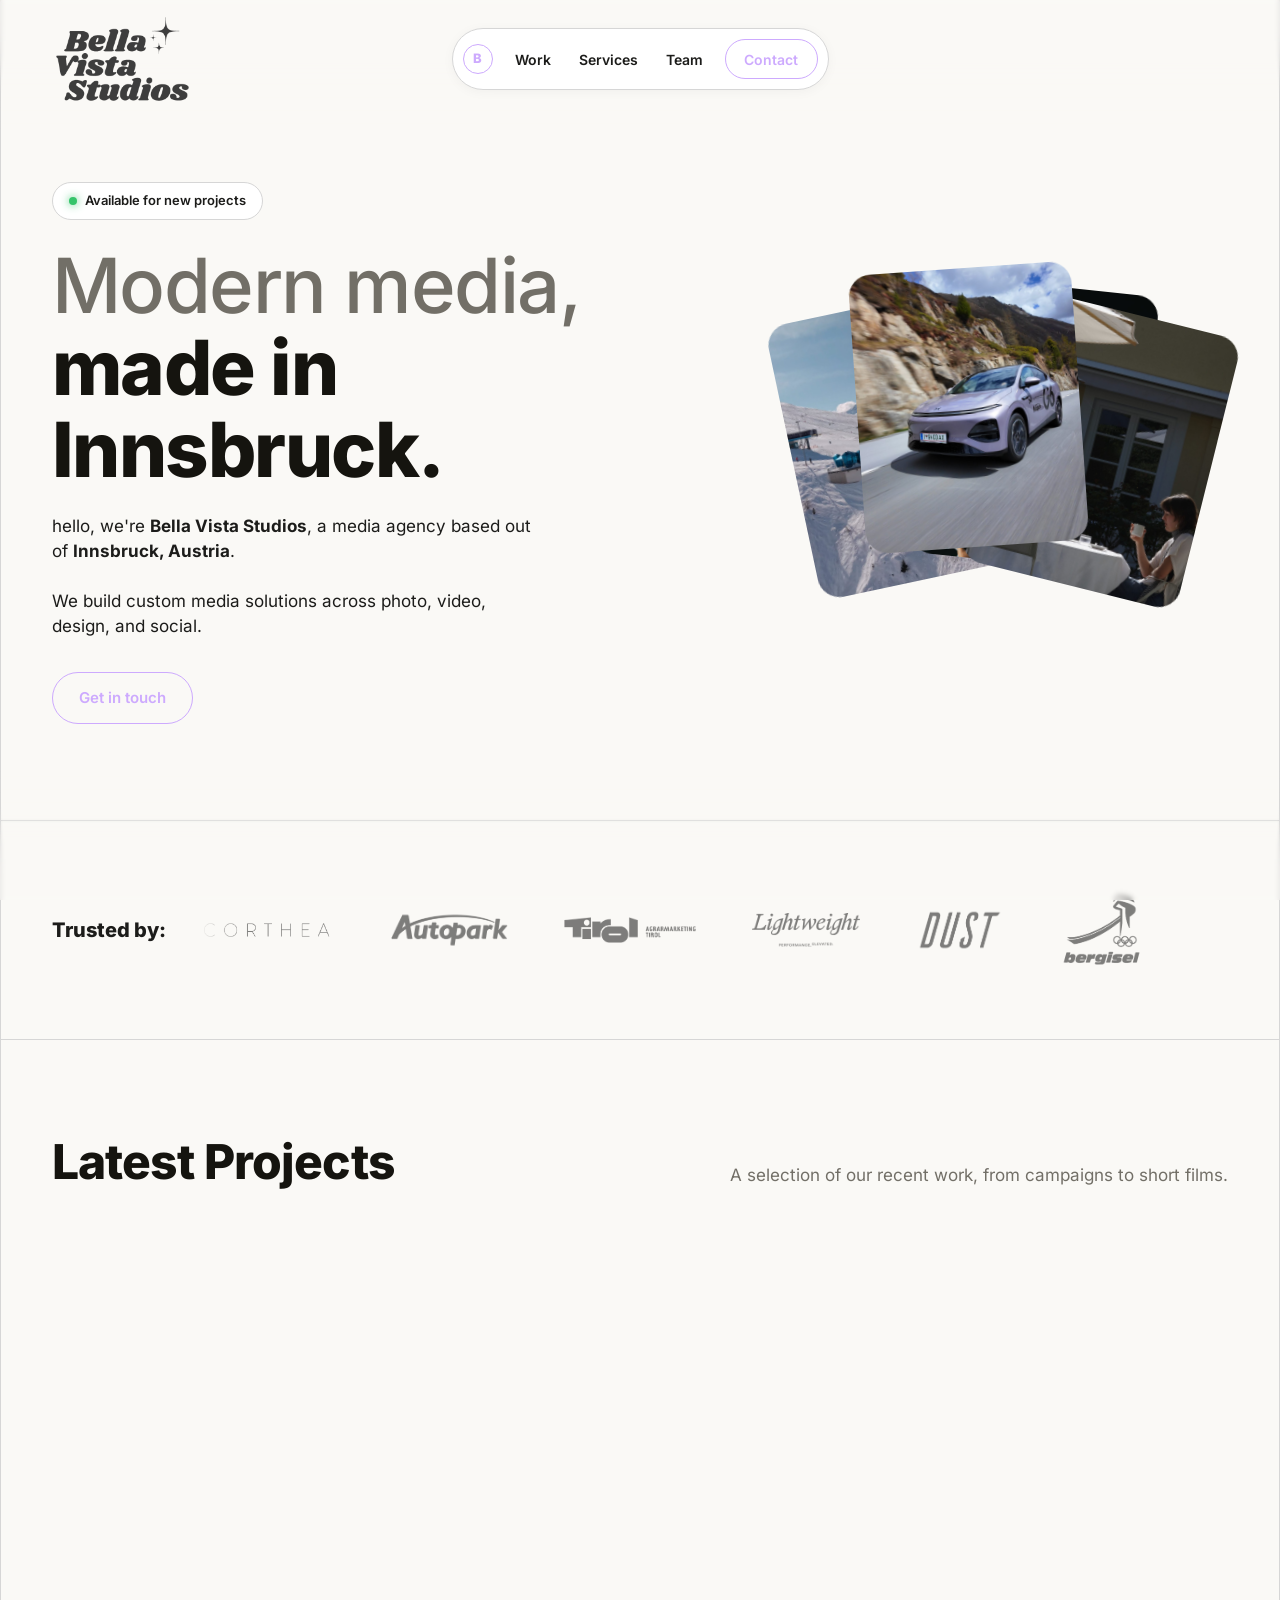
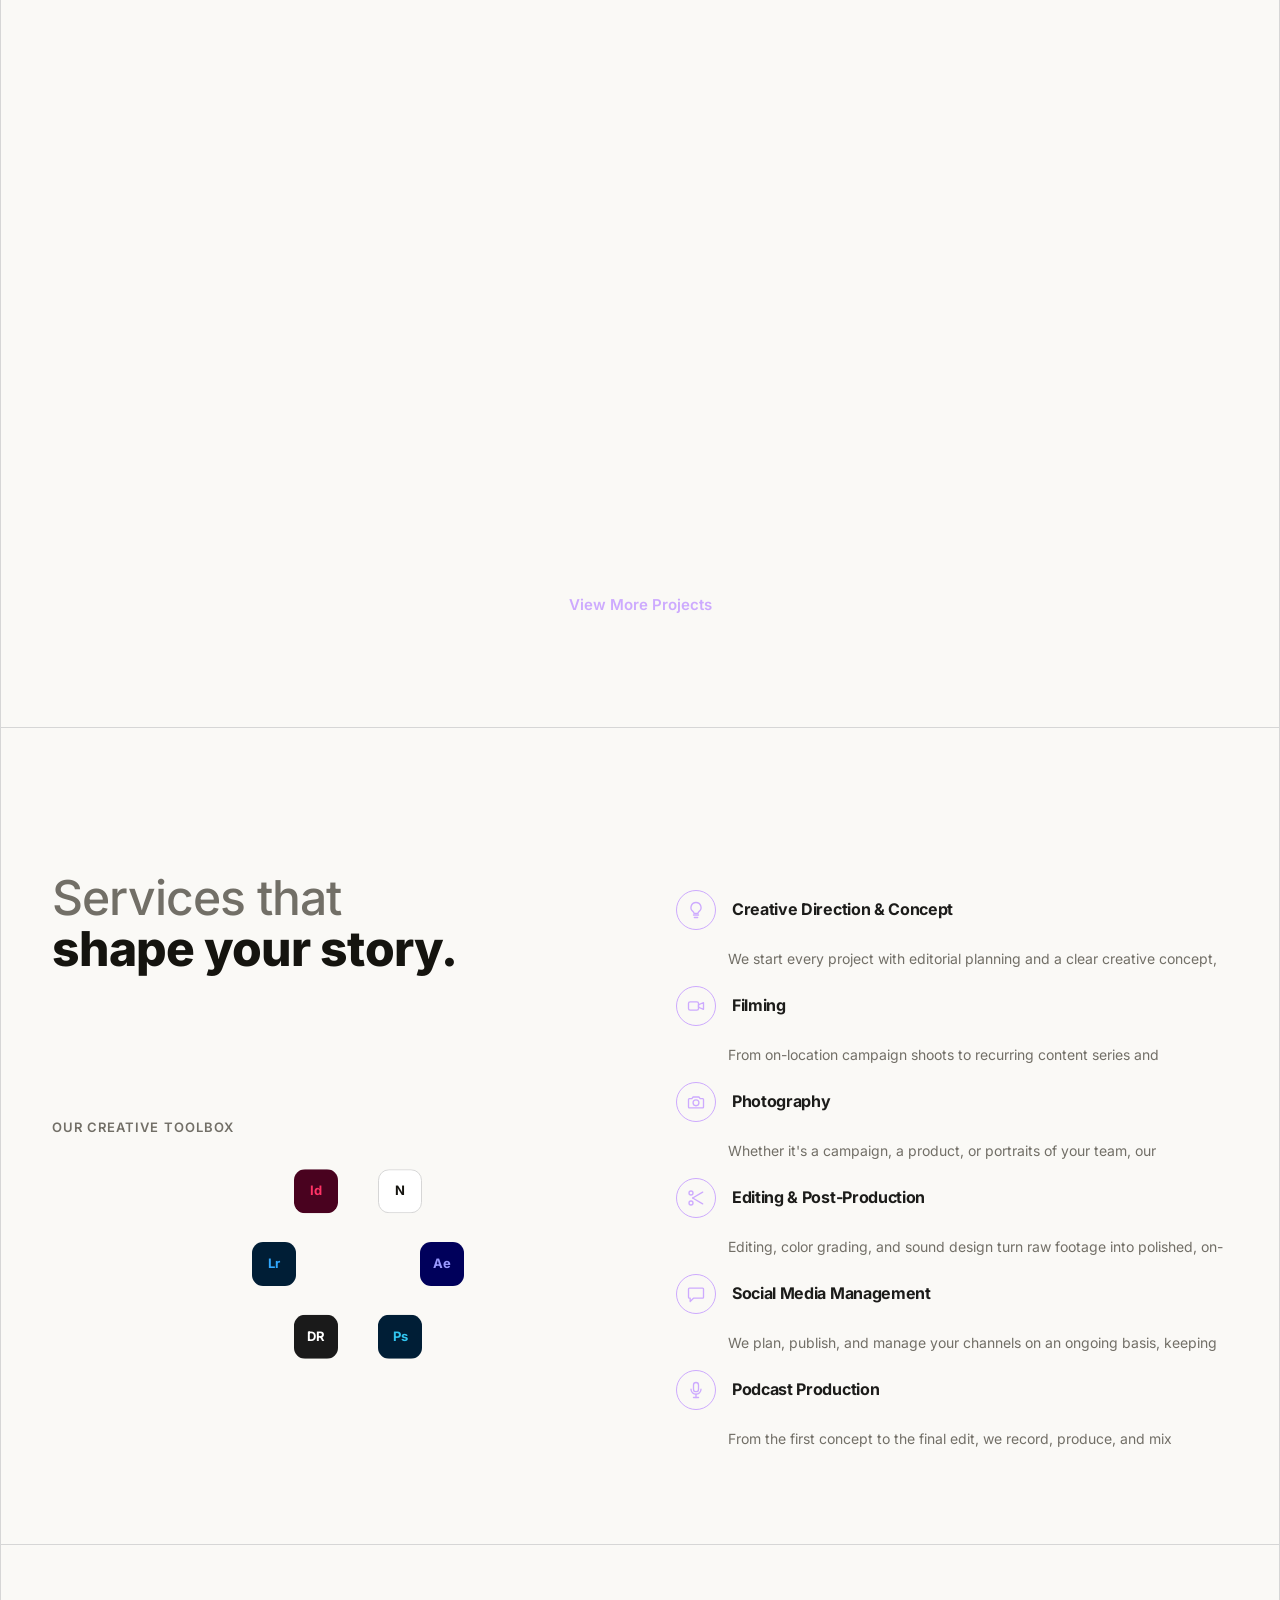
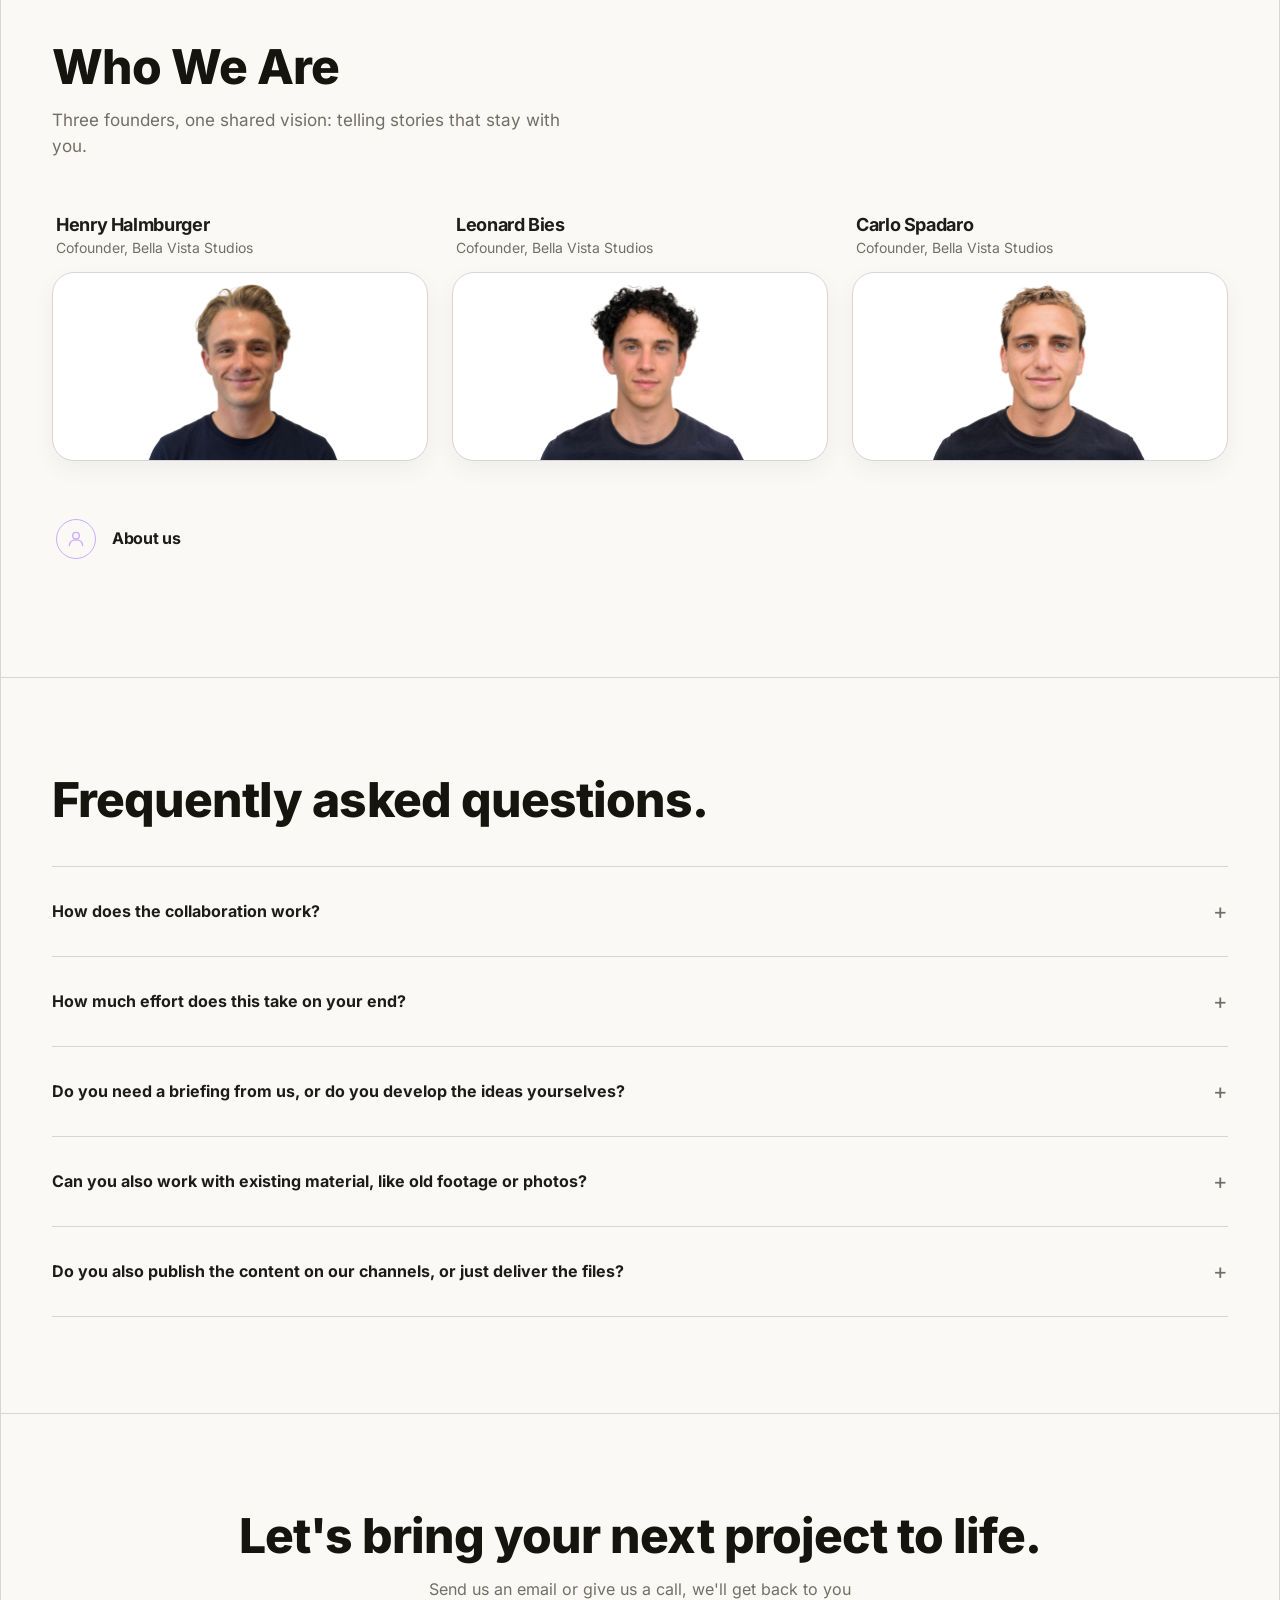
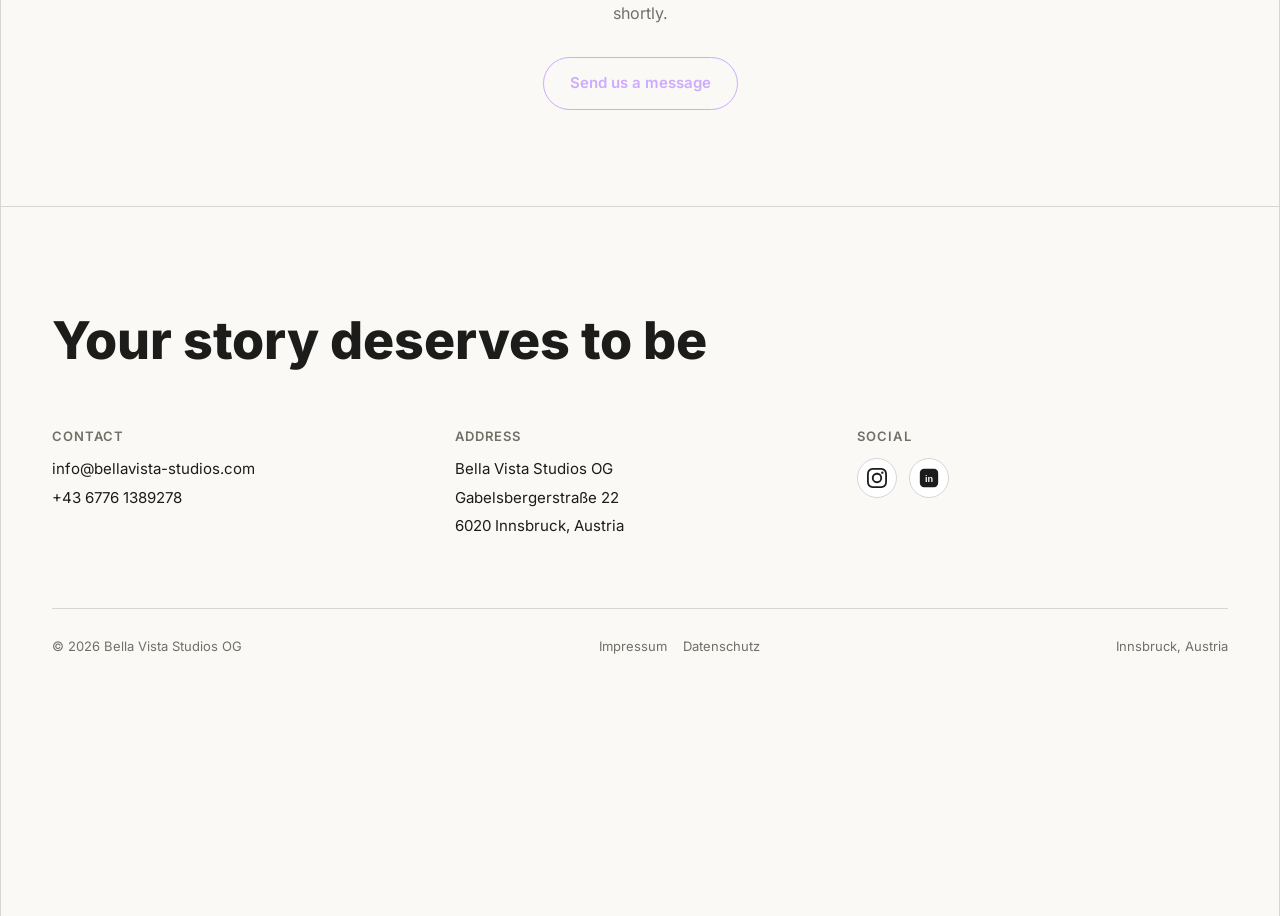
==== index.html @ 13529b79 "Update_03" ====
<!DOCTYPE html>
<html lang="en">
<head>
<meta charset="UTF-8">
<meta name="viewport" content="width=device-width, initial-scale=1.0">
<title>Bella Vista Studios | Creative Agency from Innsbruck</title>
<meta name="description" content="Bella Vista Studios (BVS) is a creative agency from Innsbruck working on photo, video, and design projects.">
<link rel="canonical" href="https://bellavista-studios.com/">

<!-- Open Graph / Twitter: gleicher Titel/Text wie oben, nur im Format, das
     Link-Vorschauen (Social Media, Messenger, Suchmaschinen-Snippets) lesen. -->
<meta property="og:type" content="website">
<meta property="og:site_name" content="Bella Vista Studios">
<meta property="og:title" content="Bella Vista Studios | Creative Agency from Innsbruck">
<meta property="og:description" content="Bella Vista Studios (BVS) is a creative agency from Innsbruck working on photo, video, and design projects.">
<meta property="og:url" content="https://bellavista-studios.com/">
<meta property="og:image" content="https://bellavista-studios.com/assets/img/logo.png">
<meta property="og:locale" content="en_US">
<meta name="twitter:card" content="summary">
<meta name="twitter:title" content="Bella Vista Studios | Creative Agency from Innsbruck">
<meta name="twitter:description" content="Bella Vista Studios (BVS) is a creative agency from Innsbruck working on photo, video, and design projects.">
<meta name="twitter:image" content="https://bellavista-studios.com/assets/img/logo.png">

<link rel="stylesheet" href="assets/css/style.css?v=57">

<!-- Strukturierte Daten (schema.org/JSON-LD) für Suchmaschinen. ProfessionalService
     statt generischem "Organization", weil wir über die echte Adresse auch für die
     lokale Google-Suche (Innsbruck) auffindbar sein wollen. Nur auf der Startseite,
     die als kanonische Entity-Quelle für die ganze Domain reicht. Reine statische
     Daten, kein User-Input, daher keine Sicherheitsrelevanz (kein XSS-Vektor). -->
<script type="application/ld+json">
{
  "@context": "https://schema.org",
  "@type": "ProfessionalService",
  "name": "Bella Vista Studios",
  "alternateName": "BVS",
  "url": "https://bellavista-studios.com",
  "logo": "https://bellavista-studios.com/assets/img/logo.png",
  "description": "Bella Vista Studios (BVS) is a creative media agency from Innsbruck, Austria, working on photography, video, design and social media projects.",
  "telephone": "+43 6776 1389278",
  "email": "info@bellavista-studios.com",
  "address": {
    "@type": "PostalAddress",
    "streetAddress": "Gabelsbergerstraße 22",
    "addressLocality": "Innsbruck",
    "postalCode": "6020",
    "addressCountry": "AT"
  },
  "areaServed": "Austria",
  "founder": [
    { "@type": "Person", "name": "Henry Halmburger" },
    { "@type": "Person", "name": "Leonard Bies" },
    { "@type": "Person", "name": "Carlo Spadaro" }
  ],
  "sameAs": [
    "https://www.instagram.com/bellavista.studios/",
    "https://www.linkedin.com/in/bella-vista-studios-5378a433b/"
  ]
}
</script>

<!-- FAQPage-Schema: exakt dieselben Fragen/Antworten wie in der FAQ-Sektion
     unten im Body (siehe #faq) — Google verlangt, dass strukturierte Daten
     mit dem sichtbaren Seiteninhalt übereinstimmen. -->
<script type="application/ld+json">
{
  "@context": "https://schema.org",
  "@type": "FAQPage",
  "mainEntity": [
    {
      "@type": "Question",
      "name": "How does the collaboration work?",
      "acceptedAnswer": {
        "@type": "Answer",
        "text": "After an initial conversation, we shape the concept together in a joint session, then take care of filming, editing, and delivery ourselves, so you always know what to expect at every step."
      }
    },
    {
      "@type": "Question",
      "name": "How much effort does this take on your end?",
      "acceptedAnswer": {
        "@type": "Answer",
        "text": "Very little. Depending on the project, you might join a short kickoff session to align on the idea, but filming, editing, and publishing are entirely on us. No in-house camera or editing skills required."
      }
    },
    {
      "@type": "Question",
      "name": "Do you need a briefing from us, or do you develop the ideas yourselves?",
      "acceptedAnswer": {
        "@type": "Answer",
        "text": "Both. We start with your goals and brand, then develop the concept and script ourselves together with you in a short session, so the idea fits your business without you having to write a full creative brief."
      }
    },
    {
      "@type": "Question",
      "name": "Can you also work with existing material, like old footage or photos?",
      "acceptedAnswer": {
        "@type": "Answer",
        "text": "Yes. We regularly draw on existing archives, footage from past shoots, and previous campaigns, re-cutting, re-grading, and refining them to match today's content standards instead of starting from scratch."
      }
    },
    {
      "@type": "Question",
      "name": "Do you also publish the content on our channels, or just deliver the files?",
      "acceptedAnswer": {
        "@type": "Answer",
        "text": "Both options work. For ongoing partnerships, we typically publish and manage the content directly on your channels as part of the retainer. If you'd rather handle publishing yourselves, we simply deliver the final files."
      }
    }
  ]
}
</script>
</head>
<body>

<div class="frame">

  <header class="site-header container">

    <div class="header-fade" aria-hidden="true">
      <span></span>
      <span></span>
      <span></span>
      <span></span>
      <span></span>
      <span></span>
    </div>
    <a class="logo-mark" href="index.html">
      <img src="assets/img/logo.png" alt="Bella Vista Studios Logo">
    </a>
    <nav class="nav-pill">
      <a class="nav-brand" href="index.html">
        <span class="nav-brand-mark">B</span>
      </a>
      <div class="nav-links">
        <a href="projekte.html">Work</a>
        <a href="index.html#leistungen">Services</a>
        <a href="index.html#team">Team</a>
      </div>
      <a class="nav-cta" href="index.html#kontakt">Contact</a>
    </nav>

    <button class="nav-mobile-toggle" type="button" aria-label="Menü öffnen" aria-expanded="false" aria-controls="nav-mobile-panel">
      <span></span>
      <span></span>
      <span></span>
    </button>
  </header>

  <!-- Mobiles Menü: Vollbild-Overlay, wird per assets/js/nav-mobile.js ein-/ausgeblendet
       (gleiches hidden-Muster wie #team-modal in index.html). -->
  <div class="nav-mobile-panel" id="nav-mobile-panel" hidden>
    <button class="nav-mobile-close" type="button" data-nav-mobile-close aria-label="Menü schließen">✕</button>
    <a href="projekte.html">Work</a>
    <a href="index.html#leistungen">Services</a>
    <a href="index.html#team">Team</a>
    <a class="nav-mobile-cta" href="index.html#kontakt">Contact</a>
  </div>

  <!-- Hero -->
  <section class="hero container">
    <div class="hero-grid">
      <div>
        <span class="badge"><span class="badge-dot"></span>Available for new projects</span>
        <h1 class="hero-headline">
          <span class="muted">Modern media,</span>
          <span class="strong">made in Innsbruck.</span>
        </h1>
        <p class="hero-text">
          hello, we're <strong>Bella Vista Studios</strong>, a media agency based out of <strong>Innsbruck, Austria</strong>.
        </p>
        <p class="hero-text">
          We build custom media solutions across photo, video, design, and social.
        </p>
        <div class="hero-cta">
          <a class="btn btn-primary" href="index.html#kontakt">Get in touch</a>
        </div>
      </div>
      <div class="hero-visual">
        <div class="hero-slot"></div>
        <div class="hero-slot"></div>
        <div class="hero-slot"></div>
        <div class="hero-slot"></div>
      </div>
    </div>
  </section>

  <!-- Trusted by -->
  <div class="section-divider">
    <div class="container trusted">
      <span class="trusted-label">Trusted by:</span>
      <div class="trusted-marquee">
        <div class="trusted-track">
          <img class="trusted-logo trusted-logo--corthea" src="assets/img/clients/corthea.png" alt="Corthea">
          <img class="trusted-logo trusted-logo--autopark" src="assets/img/clients/autopark.png" alt="Autopark">
          <img class="trusted-logo trusted-logo--agrar-tirol" src="assets/img/clients/agrar-tirol.png" alt="Agrarmarketing Tirol">
          <img class="trusted-logo" src="assets/img/clients/lightweight.png" alt="Lightweight">
          <img class="trusted-logo trusted-logo--dust" src="assets/img/clients/dust.png" alt="Dust">
          <img class="trusted-logo trusted-logo--bergisel" src="assets/img/clients/bergisel.png" alt="Bergisel">
          <img class="trusted-logo trusted-logo--polestar" src="assets/img/clients/polestar.png" alt="Polestar">
          <!-- Duplikat für nahtlose Endlosschleife — bei ARIA/Screenreadern ausgeblendet -->
          <img class="trusted-logo trusted-logo--corthea" src="assets/img/clients/corthea.png" alt="" aria-hidden="true">
          <img class="trusted-logo trusted-logo--autopark" src="assets/img/clients/autopark.png" alt="" aria-hidden="true">
          <img class="trusted-logo trusted-logo--agrar-tirol" src="assets/img/clients/agrar-tirol.png" alt="" aria-hidden="true">
          <img class="trusted-logo" src="assets/img/clients/lightweight.png" alt="" aria-hidden="true">
          <img class="trusted-logo trusted-logo--dust" src="assets/img/clients/dust.png" alt="" aria-hidden="true">
          <img class="trusted-logo trusted-logo--bergisel" src="assets/img/clients/bergisel.png" alt="" aria-hidden="true">
          <img class="trusted-logo trusted-logo--polestar" src="assets/img/clients/polestar.png" alt="" aria-hidden="true">
        </div>
      </div>
    </div>
  </div>

  <!-- Projekte -->
  <div class="section-divider">
    <section class="container" id="projekte-teaser">
      <div class="projects-head">
        <h2 class="section-heading"><span class="strong">Latest Projects</span></h2>
        <p class="section-lede">A selection of our recent work, from campaigns to short films.</p>
      </div>

      <div class="projects-grid">
        <a class="project-card" href="projektseiten/agrar-tirol.html">
          <img src="assets/img/projects/agrar-tirol.jpg" alt="Agrarmarketing Tirol project">
          <img class="project-client-logo project-client-logo--agrar-tirol" src="assets/img/clients/white/agrar-tirol.png" alt="" aria-hidden="true">
          <span class="project-overlay">
            <span class="name">Agrarmarketing Tirol</span>
            <span class="view">View Project →</span>
          </span>
        </a>

        <a class="project-card" href="projektseiten/autopark.html">
          <img src="assets/img/projects/autopark.jpg" alt="Autopark project">
          <img class="project-client-logo project-client-logo--autopark" src="assets/img/clients/white/autopark.png" alt="" aria-hidden="true">
          <span class="project-overlay">
            <span class="name">Autopark</span>
            <span class="view">View Project →</span>
          </span>
        </a>

        <a class="project-card" href="projektseiten/lightweight.html">
          <img src="assets/img/projects/lightweight.jpg" alt="Lightweight project">
          <img class="project-client-logo project-client-logo--lightweight" src="assets/img/clients/white/lightweight.png" alt="" aria-hidden="true">
          <span class="project-overlay">
            <span class="name">Lightweight</span>
            <span class="view">View Project →</span>
          </span>
        </a>

        <a class="project-card" href="projektseiten/corthea.html">
          <img src="assets/img/projects/corthea.jpg" alt="Corthea project">
          <img class="project-client-logo project-client-logo--corthea" src="assets/img/clients/white/corthea.png" alt="" aria-hidden="true">
          <span class="project-overlay">
            <span class="name">Corthea</span>
            <span class="view">View Project →</span>
          </span>
        </a>

        <a class="project-card project-card--extra" href="projektseiten/polestar.html">
          <img src="assets/img/projects/polestar.jpg" alt="Polestar project">
          <img class="project-client-logo project-client-logo--polestar" src="assets/img/clients/white/polestar.png" alt="" aria-hidden="true">
          <span class="project-overlay">
            <span class="name">Polestar</span>
            <span class="view">View Project →</span>
          </span>
        </a>

        <a class="project-card project-card--extra" href="projektseiten/intermezzo.html">
          <img src="assets/img/projects/intermezzo.jpg" alt="Intermezzo project">
          <img class="project-client-logo project-client-logo--intermezzo" src="assets/img/clients/white/intermezzo.png" alt="" aria-hidden="true">
          <span class="project-overlay">
            <span class="name">Intermezzo</span>
            <span class="view">View Project →</span>
          </span>
        </a>

        <a class="project-card project-card--extra" href="projektseiten/dust.html">
          <img src="assets/img/projects/dust.jpg" alt="Dust project">
          <img class="project-client-logo project-client-logo--dust" src="assets/img/clients/white/dust.png" alt="" aria-hidden="true">
          <span class="project-overlay">
            <span class="name">Dust</span>
            <span class="view">View Project →</span>
          </span>
        </a>

        <a class="project-card project-card--extra" href="projektseiten/bergisel.html">
          <img src="assets/img/projects/bergisel.jpg" alt="Bergisel project">
          <img class="project-client-logo project-client-logo--bergisel" src="assets/img/clients/white/bergisel.png" alt="" aria-hidden="true">
          <span class="project-overlay">
            <span class="name">Bergisel</span>
            <span class="view">View Project →</span>
          </span>
        </a>
      </div>

      <div class="projects-more">
        <button type="button" class="btn btn-outline" id="load-more-projects">View More Projects</button>
      </div>
    </section>
  </div>

  <!-- Leistungen -->
  <div class="section-divider">
    <section class="container" id="leistungen">
      <div class="services-grid">
        <div class="services-intro">
          <div>
            <h2 class="section-heading">
              <span class="muted">Services that</span><br>
              <span class="strong">shape your story.</span>
            </h2>
            <p class="section-lede">From strategy to the finished film, we guide your project through every phase.</p>
          </div>

          <div class="toolbox">
            <span class="eyebrow">Our Creative Toolbox</span>
            <div class="toolbox-orbit-wrap" id="toolbox-orbit-wrap">
              <div class="toolbox-orbit">
                <div class="toolbox-orbit-item" style="--angle: 0deg">
                  <span class="toolbox-badge toolbox-badge--ae">Ae</span>
                  <span class="toolbox-label toolbox-label--right">After Effects</span>
                </div>
                <div class="toolbox-orbit-item" style="--angle: 60deg">
                  <span class="toolbox-badge toolbox-badge--ps">Ps</span>
                  <span class="toolbox-label toolbox-label--right">Photoshop</span>
                </div>
                <div class="toolbox-orbit-item" style="--angle: 120deg">
                  <span class="toolbox-badge toolbox-badge--dr">DR</span>
                  <span class="toolbox-label toolbox-label--left">DaVinci Resolve</span>
                </div>
                <div class="toolbox-orbit-item" style="--angle: 180deg">
                  <span class="toolbox-badge toolbox-badge--lr">Lr</span>
                  <span class="toolbox-label toolbox-label--left">Lightroom</span>
                </div>
                <div class="toolbox-orbit-item" style="--angle: 240deg">
                  <span class="toolbox-badge toolbox-badge--id">Id</span>
                  <span class="toolbox-label toolbox-label--left">InDesign</span>
                </div>
                <div class="toolbox-orbit-item" style="--angle: 300deg">
                  <span class="toolbox-badge toolbox-badge--n">N</span>
                  <span class="toolbox-label toolbox-label--right">Notion</span>
                </div>
              </div>
            </div>
          </div>
        </div>

        <div class="services-list">
          <div class="service-item">
            <button class="service-trigger" type="button" aria-expanded="false" aria-controls="service-desc-1">
              <span class="service-icon" aria-hidden="true">
                <svg width="20" height="20" viewBox="0 0 24 24" fill="none" stroke="currentColor" stroke-width="1.6" stroke-linecap="round" stroke-linejoin="round">
                  <path d="M9 18h6"/>
                  <path d="M10 21h4"/>
                  <path d="M12 3a6 6 0 0 0-3.5 10.9c.6.4 1 1.1 1 1.9v.2h5v-.2c0-.8.4-1.5 1-1.9A6 6 0 0 0 12 3Z"/>
                </svg>
              </span>
              <h3>Creative Direction &amp; Concept</h3>
            </button>
            <div class="service-desc-wrap" id="service-desc-1">
              <p class="service-desc">We start every project with editorial planning and a clear creative concept, tailored to your brand and your goals. That way, before a single frame is shot, the idea and the story are already in place.</p>
            </div>
          </div>
          <div class="service-item">
            <button class="service-trigger" type="button" aria-expanded="false" aria-controls="service-desc-2">
              <span class="service-icon" aria-hidden="true">
                <svg width="20" height="20" viewBox="0 0 24 24" fill="none" stroke="currentColor" stroke-width="1.6" stroke-linecap="round" stroke-linejoin="round">
                  <rect x="3" y="7" width="12" height="10" rx="2"/>
                  <path d="M15 10.5 21 8v8l-6-2.5Z"/>
                </svg>
              </span>
              <h3>Filming</h3>
            </button>
            <div class="service-desc-wrap" id="service-desc-2">
              <p class="service-desc">From on-location campaign shoots to recurring content series and standalone productions, we bring the right crew and equipment to capture strong, on-brand visuals, whatever the format calls for.</p>
            </div>
          </div>
          <div class="service-item">
            <button class="service-trigger" type="button" aria-expanded="false" aria-controls="service-desc-3">
              <span class="service-icon" aria-hidden="true">
                <svg width="20" height="20" viewBox="0 0 24 24" fill="none" stroke="currentColor" stroke-width="1.6" stroke-linecap="round" stroke-linejoin="round">
                  <path d="M4 8h3l1.5-2h7L17 8h3a1 1 0 0 1 1 1v9a1 1 0 0 1-1 1H4a1 1 0 0 1-1-1V9a1 1 0 0 1 1-1Z"/>
                  <circle cx="12" cy="13" r="3.5"/>
                </svg>
              </span>
              <h3>Photography</h3>
            </button>
            <div class="service-desc-wrap" id="service-desc-3">
              <p class="service-desc">Whether it's a campaign, a product, or portraits of your team, our photography is shot to match your brand and to work seamlessly alongside your video content, not as an afterthought.</p>
            </div>
          </div>
          <div class="service-item">
            <button class="service-trigger" type="button" aria-expanded="false" aria-controls="service-desc-4">
              <span class="service-icon" aria-hidden="true">
                <svg width="20" height="20" viewBox="0 0 24 24" fill="none" stroke="currentColor" stroke-width="1.6" stroke-linecap="round" stroke-linejoin="round">
                  <circle cx="6" cy="6" r="2.4"/>
                  <circle cx="6" cy="18" r="2.4"/>
                  <path d="M20 5 8 12"/>
                  <path d="M8 12l12 7"/>
                </svg>
              </span>
              <h3>Editing &amp; Post-Production</h3>
            </button>
            <div class="service-desc-wrap" id="service-desc-4">
              <p class="service-desc">Editing, color grading, and sound design turn raw footage into polished, on-brand content. We also use AI-assisted tools to refine and extend existing material, so older footage keeps earning its place in your feed.</p>
            </div>
          </div>
          <div class="service-item">
            <button class="service-trigger" type="button" aria-expanded="false" aria-controls="service-desc-5">
              <span class="service-icon" aria-hidden="true">
                <svg width="20" height="20" viewBox="0 0 24 24" fill="none" stroke="currentColor" stroke-width="1.6" stroke-linecap="round" stroke-linejoin="round">
                  <path d="M4 5h16a1 1 0 0 1 1 1v10a1 1 0 0 1-1 1H9l-4 4v-4H4a1 1 0 0 1-1-1V6a1 1 0 0 1 1-1Z"/>
                </svg>
              </span>
              <h3>Social Media Management</h3>
            </button>
            <div class="service-desc-wrap" id="service-desc-5">
              <p class="service-desc">We plan, publish, and manage your channels on an ongoing basis, keeping your platforms active and consistently on-brand without the overhead of building an in-house team.</p>
            </div>
          </div>
          <div class="service-item">
            <button class="service-trigger" type="button" aria-expanded="false" aria-controls="service-desc-6">
              <span class="service-icon" aria-hidden="true">
                <svg width="20" height="20" viewBox="0 0 24 24" fill="none" stroke="currentColor" stroke-width="1.6" stroke-linecap="round" stroke-linejoin="round">
                  <rect x="9" y="3" width="6" height="11" rx="3"/>
                  <path d="M6 11a6 6 0 0 0 12 0"/>
                  <path d="M12 17v4"/>
                  <path d="M9 21h6"/>
                </svg>
              </span>
              <h3>Podcast Production</h3>
            </button>
            <div class="service-desc-wrap" id="service-desc-6">
              <p class="service-desc">From the first concept to the final edit, we record, produce, and mix podcasts end to end, giving your brand a voice that reaches audiences beyond video alone.</p>
            </div>
          </div>
        </div>
      </div>
    </section>
  </div>

  <!-- Team -->
  <div class="section-divider">
    <section class="container" id="team">
      <h2 class="section-heading"><span class="strong">Who We Are</span></h2>
      <p class="section-lede">Three founders, one shared vision: telling stories that stay with you.</p>

      <div class="team-grid">
        <div class="team-col">
          <div class="team-cutout-info">
            <h3>Henry Halmburger</h3>
            <p>Cofounder, Bella Vista Studios</p>
          </div>
          <div class="team-card team-card--cutout">
            <div class="team-cutout-frame">
              <div class="team-cutout-mask">
                <button
                  class="team-cutout"
                  type="button"
                  data-team-trigger
                  data-photo="assets/img/team/henry-full.jpg?v=5"
                  data-name="Henry Halmburger"
                  data-role="Cofounder, Bella Vista Studios"
                  data-bio="Henry connects people, ideas, and brands. With strategic vision, clear communication, and a strong instinct for brand identity, he serves as our bridge to the outside world. He builds meaningful relationships, cultivates valuable partnerships, and ensures that our projects are positioned with clarity, purpose, and lasting impact.">
                  <img src="assets/img/team/henry-cutout.png" alt="Henry Halmburger">
                </button>
              </div>
            </div>
          </div>
        </div>
        <div class="team-col">
          <div class="team-cutout-info">
            <h3>Leonard Bies</h3>
            <p>Cofounder, Bella Vista Studios</p>
          </div>
          <div class="team-card team-card--cutout">
            <div class="team-cutout-frame">
              <div class="team-cutout-mask">
                <button
                  class="team-cutout"
                  type="button"
                  data-team-trigger
                  data-photo="assets/img/team/leo-full.jpg?v=2"
                  data-name="Leonard Bies"
                  data-role="Cofounder, Bella Vista Studios"
                  data-bio="Leonard is our structured thinker, combining a refined eye for design with a clear understanding of processes and exceptional organizational skills. He ensures that every idea is not only visually compelling but also thoughtfully developed, efficiently executed, and built on a solid strategic foundation.">
                  <img src="assets/img/team/leo-cutout.png" alt="Leonard Bies">
                </button>
              </div>
            </div>
          </div>
        </div>
        <div class="team-col">
          <div class="team-cutout-info">
            <h3>Carlo Spadaro</h3>
            <p>Cofounder, Bella Vista Studios</p>
          </div>
          <div class="team-card team-card--cutout">
            <div class="team-cutout-frame">
              <div class="team-cutout-mask">
                <button
                  class="team-cutout"
                  type="button"
                  data-team-trigger
                  data-photo="assets/img/team/carlo-full.jpg?v=2"
                  data-name="Carlo Spadaro"
                  data-role="Cofounder, Bella Vista Studios"
                  data-bio="Carlo is our artist, a Creative Director with a refined sense of aesthetics, both visually and sonically. His strength lies in distilling ideas down to their essence and bringing creative projects to life with clarity, precision, and purpose. He doesn't just develop concepts, he executes them with strategic focus and exceptional attention to detail.">
                  <img src="assets/img/team/carlo-cutout.png?v=3" alt="Carlo Spadaro">
                </button>
              </div>
            </div>
          </div>
        </div>
      </div>

      <!-- "About us": eigenes Klick-Aufklapp-Element unterhalb der Team-Fotos,
           nach demselben Prinzip wie die Services (Kopfzeile + Icon eingeklappt,
           Text erst nach Klick/Hover sichtbar). Layout des .team-grid darüber
           bleibt davon komplett unberührt. -->
      <div class="about-item">
        <button class="about-trigger" type="button" aria-expanded="false" aria-controls="about-desc">
          <span class="about-icon" aria-hidden="true">
            <svg width="20" height="20" viewBox="0 0 24 24" fill="none" stroke="currentColor" stroke-width="1.6" stroke-linecap="round" stroke-linejoin="round">
              <circle cx="12" cy="8" r="4"/>
              <path d="M4 20c0-4.4 3.6-7 8-7s8 2.6 8 7"/>
            </svg>
          </span>
          <h3>About us</h3>
        </button>
        <div class="about-desc-wrap" id="about-desc">
          <div class="about-desc">
            <p>Bella Vista Studios is a creative media agency founded in Innsbruck, Austria, by Henry Halmburger, Leonard Bies, and Carlo Spadaro. We work across photography, video, design, and social media, handling everything from concept to final delivery ourselves.</p>
            <p>What sets us apart is how we work together: Henry builds the relationships and brand positioning, Leonard structures the process and execution, and Carlo shapes the creative direction and final cut. That combination lets us take a project from first idea to published content without handing it off between different teams.</p>
          </div>
        </div>
      </div>
    </section>
  </div>

  <!-- Team-Modal: eine einzige, wiederverwendete Lightbox für alle Profile
       (siehe assets/js/team-modal.js). Wird per JS befüllt und geöffnet. -->
  <div class="team-modal" id="team-modal" hidden>
    <div class="team-modal-backdrop" data-team-close></div>
    <div class="team-modal-card">
      <button class="team-modal-close" type="button" data-team-close aria-label="Schließen">✕</button>
      <img class="team-modal-photo" src="" alt="">
      <div class="team-modal-caption">
        <h3></h3>
        <p class="team-modal-role"></p>
        <p class="team-modal-bio"></p>
      </div>
    </div>
  </div>

  <!-- FAQ -->
  <div class="section-divider">
    <section class="container" id="faq">
      <h2 class="section-heading"><span class="strong">Frequently asked questions.</span></h2>

      <div class="faq-list">
        <details class="faq-item">
          <summary>How does the collaboration work?</summary>
          <p>After an initial conversation, we shape the concept together in a joint session, then take care of filming, editing, and delivery ourselves, so you always know what to expect at every step.</p>
        </details>
        <details class="faq-item">
          <summary>How much effort does this take on your end?</summary>
          <p>Very little. Depending on the project, you might join a short kickoff session to align on the idea, but filming, editing, and publishing are entirely on us. No in-house camera or editing skills required.</p>
        </details>
        <details class="faq-item">
          <summary>Do you need a briefing from us, or do you develop the ideas yourselves?</summary>
          <p>Both. We start with your goals and brand, then develop the concept and script ourselves together with you in a short session, so the idea fits your business without you having to write a full creative brief.</p>
        </details>
        <details class="faq-item">
          <summary>Can you also work with existing material, like old footage or photos?</summary>
          <p>Yes. We regularly draw on existing archives, footage from past shoots, and previous campaigns, re-cutting, re-grading, and refining them to match today's content standards instead of starting from scratch.</p>
        </details>
        <details class="faq-item">
          <summary>Do you also publish the content on our channels, or just deliver the files?</summary>
          <p>Both options work. For ongoing partnerships, we typically publish and manage the content directly on your channels as part of the retainer. If you'd rather handle publishing yourselves, we simply deliver the final files.</p>
        </details>
      </div>
    </section>
  </div>

  <!-- Kontakt CTA -->
  <div class="section-divider">
    <section class="container contact-cta" id="kontakt">
      <h2 class="section-heading"><span class="strong">Let's bring your next project to life.</span></h2>
      <p>Send us an email or give us a call, we'll get back to you shortly.</p>
      <a class="btn btn-primary" href="mailto:info@bellavista-studios.com">Send us a message</a>
    </section>
  </div>

  <!-- Footer -->
  <div class="section-divider">
    <footer class="container footer">
      <p class="footer-big">
        Your story deserves to be <span class="word-swipe">
          <span class="word-swipe-item">visualized.</span>
          <span class="word-swipe-item">told.</span>
          <span class="word-swipe-item">captured.</span>
        </span>
      </p>

      <div class="footer-grid">
        <div class="footer-col">
          <span class="eyebrow">Contact</span>
          <a href="mailto:info@bellavista-studios.com">info@bellavista-studios.com</a>
          <a href="tel:+4367761389278">+43 6776 1389278</a>
        </div>
        <div class="footer-col">
          <span class="eyebrow">Address</span>
          <p>Bella Vista Studios OG</p>
          <p>Gabelsbergerstraße 22</p>
          <p>6020 Innsbruck, Austria</p>
        </div>
        <div class="footer-col">
          <span class="eyebrow">Social</span>
          <div class="social-icons">
            <a class="social-icon" href="https://www.instagram.com/bellavista.studios/" target="_blank" rel="noopener" aria-label="Instagram">
              <svg viewBox="0 0 24 24" fill="currentColor" aria-hidden="true"><path d="M7.0301.084c-1.2768.0602-2.1487.264-2.911.5634-.7888.3075-1.4575.72-2.1228 1.3877-.6652.6677-1.075 1.3368-1.3802 2.127-.2954.7638-.4956 1.6365-.552 2.914-.0564 1.2775-.0689 1.6882-.0626 4.947.0062 3.2586.0206 3.6671.0825 4.9473.061 1.2765.264 2.1482.5635 2.9107.308.7889.72 1.4573 1.388 2.1228.6679.6655 1.3365 1.0743 2.1285 1.38.7632.295 1.6361.4961 2.9134.552 1.2773.056 1.6884.069 4.9462.0627 3.2578-.0062 3.668-.0207 4.9478-.0814 1.28-.0607 2.147-.2652 2.9098-.5633.7889-.3086 1.4578-.72 2.1228-1.3881.665-.6682 1.0745-1.3378 1.3795-2.1284.2957-.7632.4966-1.636.552-2.9124.056-1.2809.0692-1.6898.063-4.948-.0063-3.2583-.021-3.6668-.0817-4.9465-.0607-1.2797-.264-2.1487-.5633-2.9117-.3084-.7889-.72-1.4568-1.3876-2.1228C21.2982 1.33 20.628.9208 19.8378.6165 19.074.321 18.2017.1197 16.9244.0645 15.6471.0093 15.236-.005 11.977.0014 8.718.0076 8.31.0215 7.0301.0839m.1402 21.6932c-1.17-.0509-1.8053-.2453-2.2287-.408-.5606-.216-.96-.4771-1.3819-.895-.422-.4178-.6811-.8186-.9-1.378-.1644-.4234-.3624-1.058-.4171-2.228-.0595-1.2645-.072-1.6442-.079-4.848-.007-3.2037.0053-3.583.0607-4.848.05-1.169.2456-1.805.408-2.2282.216-.5613.4762-.96.895-1.3816.4188-.4217.8184-.6814 1.3783-.9003.423-.1651 1.0575-.3614 2.227-.4171 1.2655-.06 1.6447-.072 4.848-.079 3.2033-.007 3.5835.005 4.8495.0608 1.169.0508 1.8053.2445 2.228.408.5608.216.96.4754 1.3816.895.4217.4194.6816.8176.9005 1.3787.1653.4217.3617 1.056.4169 2.2263.0602 1.2655.0739 1.645.0796 4.848.0058 3.203-.0055 3.5834-.061 4.848-.051 1.17-.245 1.8055-.408 2.2294-.216.5604-.4763.96-.8954 1.3814-.419.4215-.8181.6811-1.3783.9-.4224.1649-1.0577.3617-2.2262.4174-1.2656.0595-1.6448.072-4.8493.079-3.2045.007-3.5825-.006-4.848-.0608M16.953 5.5864A1.44 1.44 0 1 0 18.39 4.144a1.44 1.44 0 0 0-1.437 1.4424M5.8385 12.012c.0067 3.4032 2.7706 6.1557 6.173 6.1493 3.4026-.0065 6.157-2.7701 6.1506-6.1733-.0065-3.4032-2.771-6.1565-6.174-6.1498-3.403.0067-6.156 2.771-6.1496 6.1738M8 12.0077a4 4 0 1 1 4.008 3.9921A3.9996 3.9996 0 0 1 8 12.0077"/></svg>
            </a>
            <a class="social-icon" href="https://www.linkedin.com/in/bella-vista-studios-5378a433b/" target="_blank" rel="noopener" aria-label="LinkedIn">
              <svg viewBox="0 0 24 24" aria-hidden="true">
                <rect x="1" y="1" width="22" height="22" rx="5" fill="currentColor"/>
                <text x="12" y="16.5" font-family="Arial, Helvetica, sans-serif" font-size="11" font-weight="700" fill="var(--bg)" text-anchor="middle">in</text>
              </svg>
            </a>
          </div>
        </div>
      </div>

      <div class="footer-bottom">
        <span>© 2026 Bella Vista Studios OG</span>
        <div class="footer-legal">
          <a href="impressum.html">Impressum</a>
          <a href="datenschutz.html">Datenschutz</a>
        </div>
        <span>Innsbruck, Austria</span>
      </div>
    </footer>
  </div>

</div>

<div class="footer-fade" aria-hidden="true">
  <span></span>
  <span></span>
  <span></span>
  <span></span>
  <span></span>
  <span></span>
</div>

<script src="assets/js/header-scroll.js?v=1" defer></script>
<script src="assets/js/nav-mobile.js?v=1" defer></script>
<script src="assets/js/logo-contrast.js?v=3" defer></script>
<script src="assets/js/scroll-effects.js?v=11" defer></script>
<script src="assets/js/team-modal.js?v=1" defer></script>
<script src="assets/js/services-accordion.js?v=1" defer></script>
<script src="assets/js/about-accordion.js?v=1" defer></script>
<script src="assets/js/toolbox-orbit.js?v=4" defer></script>
<script src="assets/js/projects-expand.js?v=4" defer></script>
<script src="assets/js/scroll-reveal.js?v=2" defer></script>
</body>
</html>
---- assets/css/style.css ----
/* ==========================================================================
   Bella Vista Studios — Stylesheet
   Struktur: Variablen, Basis, Layout-Grid, Komponenten, Sektionen, Responsive
   ========================================================================== */

:root {
  --bg: #faf9f6;
  --line: #d6d6d6;
  --text: #1c1c1a;
  /* War #7a7871 (Kontrast zu --bg nur 4.2:1, unter dem WCAG-AA-Minimum von
     4.5:1 für normalen Fließtext) — leicht abgedunkelt auf 4.77:1. */
  --text-muted: #726f67;
  --black: #15140f;
  --white: #ffffff;
  /* Einzige Akzentfarbe der Seite: überall, wo etwas farblich markiert ist
     (Buttons, Status-Punkt, Icon-Kreise, aktive/Hover-Zustände), wird diese
     Akzentfarbe verwendet — nie eine zweite Akzentfarbe daneben. */
  --accent: #cdaafe;
  --radius-full: 999px;
  --radius-lg: 22px;
  --radius-md: 14px;
  --container-max: 1240px;
  --frame-max: 1360px;
}

/* ---- Fonts ----
   Lokal gehostet statt über fonts.googleapis.com geladen: sonst gehen
   Besucher-IPs beim Seitenaufruf ohne Einwilligung an Google (DSGVO-Risiko,
   in AT/DE bereits mehrfach abgemahnt). */
@font-face {
  font-family: "Inter";
  font-style: normal;
  font-weight: 400;
  font-display: swap;
  src: url("../fonts/inter-400.woff2") format("woff2");
}
@font-face {
  font-family: "Inter";
  font-style: normal;
  font-weight: 500;
  font-display: swap;
  src: url("../fonts/inter-500.woff2") format("woff2");
}
@font-face {
  font-family: "Inter";
  font-style: normal;
  font-weight: 600;
  font-display: swap;
  src: url("../fonts/inter-600.woff2") format("woff2");
}
@font-face {
  font-family: "Inter";
  font-style: normal;
  font-weight: 700;
  font-display: swap;
  src: url("../fonts/inter-700.woff2") format("woff2");
}
@font-face {
  font-family: "Inter";
  font-style: normal;
  font-weight: 800;
  font-display: swap;
  src: url("../fonts/inter-800.woff2") format("woff2");
}

/* ---- Reset ---- */
* { box-sizing: border-box; margin: 0; padding: 0; }

html { scroll-behavior: smooth; }

body {
  background: var(--bg);
  color: var(--text);
  font-family: "Inter", -apple-system, BlinkMacSystemFont, "Segoe UI", Helvetica, Arial, sans-serif;
  font-size: 16px;
  line-height: 1.5;
  -webkit-font-smoothing: antialiased;
}

img { max-width: 100%; display: block; }
a { color: inherit; text-decoration: none; }
ul { list-style: none; }
button { font: inherit; cursor: pointer; }

/* Kein Browser-Standard-Fokusring (blau) irgendwo auf der Seite — bei
   Maus-Klick ohnehin unsichtbar, bei Tastatur-Navigation stattdessen ein
   Ring in der Marken-Akzentfarbe (siehe --accent), konsistent mit allen
   anderen interaktiven Elementen. */
:focus { outline: none; }
:focus-visible {
  outline: 2px solid var(--accent);
  outline-offset: 2px;
}

/* ---- Scroll-Reveal ---- */
/* Fade + leichtes Hochschieben beim ersten Sichtbarwerden, statt dass Text
   und Elemente beim Scrollen sofort fertig dastehen. Die Klasse .reveal
   wird automatisch von assets/js/scroll-reveal.js auf die passenden
   Elemente angewendet, .is-visible schaltet per IntersectionObserver
   einmalig um (bleibt danach sichtbar, kein erneutes Ausblenden beim
   Zurückscrollen). Ohne JavaScript bleibt alles normal sichtbar, da die
   Klasse dann nie gesetzt wird. */
.reveal {
  opacity: 0;
  transform: translateY(28px);
  transition: opacity 0.7s ease, transform 0.7s ease;
}
.reveal.is-visible {
  opacity: 1;
  transform: none;
}
@media (prefers-reduced-motion: reduce) {
  .reveal {
    opacity: 1;
    transform: none;
    transition: none;
  }
}

/* ---- Grid-Rahmen (vertikale Linien links/rechts über die volle Seite) ---- */
.frame {
  max-width: var(--frame-max);
  margin: 0 auto;
  border-left: 1px solid var(--line);
  border-right: 1px solid var(--line);
}

.container {
  max-width: var(--container-max);
  margin: 0 auto;
  /* Nur horizontales Padding — vertikaler Rhythmus kommt bewusst von
     section/spezifischeren Klassen (.hero, .trusted, .footer usw.).
     Als "padding"-Shorthand würde dies fälschlich auch oben/unten auf 0
     setzen und dabei section { padding: 96px 0 } überschreiben, da ein
     Klassenselektor immer stärker wiegt als der Element-Selektor "section" —
     unabhängig von der Reihenfolge im Stylesheet. Genau das war der Bug. */
  padding-left: 32px;
  padding-right: 32px;
}

/* Horizontale Trennlinie zwischen Sektionen — bricht bewusst aus dem
   begrenzten .frame aus und läuft über die komplette Viewport-Breite bis
   zum Bildschirmrand. Zusammen mit den vertikalen .frame-Linien (die über
   die gesamte Seitenhöhe laufen) ergibt das ein durchgehendes Gitter statt
   einzelner, in sich geschlossener Kästen pro Sektion.
   Kein overflow-x:hidden auf html/body (war früher hier, um den durch 100vw
   theoretisch möglichen Scrollbar-Millimeter Overflow abzufangen) — das
   bricht in Safari position:sticky auf .site-header (Safari macht daraus
   intern auch einen Y-Scroll-Container, der Header hört auf zu kleben).
   overflow-x:hidden auf diesem Element selbst würde das Problem ohnehin nicht
   lösen (clippt nur eigene Kinder, nicht die eigene Box gegenüber dem
   Elternelement). Bei Overlay-Scrollbars (macOS) tritt der Overflow gar nicht
   erst auf; falls er auf anderen Systemen doch stört, gehört die Lösung in
   eine JS-gemessene Scrollbar-Breite, nicht in einen html/body-Overflow-Hack. */
.section-divider {
  width: 100vw;
  position: relative;
  left: 50%;
  margin-left: -50vw;
  border-top: 1px solid var(--line);
}

section { padding: 96px 0; }

/* ---- Typografie ---- */
h1, h2, h3 { font-weight: 700; letter-spacing: -0.02em; line-height: 1.08; }

.eyebrow {
  font-size: 13px;
  font-weight: 600;
  letter-spacing: 0.08em;
  text-transform: uppercase;
  color: var(--text-muted);
}

.section-heading {
  font-size: clamp(32px, 4vw, 48px);
}

.section-heading .muted { color: var(--text-muted); font-weight: 500; }
.section-heading .strong { color: var(--black); font-weight: 800; }

.section-lede {
  color: var(--text-muted);
  font-size: 17px;
  max-width: 520px;
  margin-top: 16px;
}

/* ---- Buttons ---- */
.btn {
  display: inline-flex;
  align-items: center;
  gap: 8px;
  padding: 14px 26px;
  border-radius: var(--radius-full);
  font-weight: 600;
  font-size: 15px;
  transition: opacity 0.15s ease;
}

.btn:hover { opacity: 0.85; }

/* Die Akzentfarbe wird ausschließlich als Umrandung eingesetzt, nie als
   volle Füllfläche. Bei Hover: leichter Zoom (vergrößert Rahmen + Text in
   einem Zug), dazu eine dezente farbige Untermalung der Fläche (deutlich
   blasser als die Umrandung selbst) sowie ein Glow um den Rahmen. */
.btn-primary {
  background: transparent;
  color: var(--accent);
  border: 1.5px solid var(--accent);
  transition: transform 0.2s ease, background 0.2s ease, box-shadow 0.2s ease;
}
.btn-primary:hover {
  opacity: 1;
  transform: scale(1.06);
  background: rgba(205, 170, 254, 0.16);
  box-shadow: 0 0 16px rgba(205, 170, 254, 0.7);
}
.btn-outline {
  background: transparent;
  color: var(--accent);
  border: 1.5px solid var(--accent);
  transition: transform 0.2s ease, background 0.2s ease, box-shadow 0.2s ease;
}
.btn-outline:hover {
  opacity: 1;
  transform: scale(1.06);
  background: rgba(205, 170, 254, 0.16);
  box-shadow: 0 0 16px rgba(205, 170, 254, 0.7);
}

/* ---- Header / Navigation ----
   Die Pille ist die eigentliche Navigation und sitzt zentriert über die
   volle Headerbreite (site-header: justify-content:center). Das Logo bleibt
   links stehen, dafür aber absolut positioniert — so beeinflusst seine
   Breite die Zentrierung der Pille nicht (sonst würde justify-content:center
   den verbleibenden Platz NACH dem Logo zentrieren statt die volle Breite). */
.site-header {
  /* sticky ist selbst schon ein "positioniertes" Element (wie relative) —
     .logo-mark kann sich also direkt darauf beziehen, ohne ein zusätzliches
     position:relative, das sticky sonst überschreiben würde. */
  position: sticky;
  top: 0;
  z-index: 50;
  display: flex;
  align-items: center;
  justify-content: center;
  padding-top: 28px;
  padding-bottom: 28px;
  /* Kein var(--bg) mehr als Deckfarbe — sonst bleibt beim Scrollen immer
     ein Balken in Seitenfarbe stehen. Und bewusst KEIN eigener
     backdrop-filter hier (war testweise drin): ein Blur auf dem Header
     selbst ist über seine ganze Höhe gleich stark und hört an dessen
     Unterkante hart auf — genau der harte Schnitt, den .header-fade
     darunter eigentlich vermeiden soll. Den gesamten Blur-Verlauf
     übernimmt jetzt ausschließlich .header-fade (Pille/Logo bleiben
     lesbar, weil .nav-pill ihren eigenen weißen Hintergrund mitbringt). */
}

/* Beim Scrollen verschwindet Inhalt (z.B. Projekt-Bilder) sonst hart hinter
   der blickdichten Sticky-Kante. Ein reiner Farbverlauf (mehrere frühere
   Versuche, siehe Git-Historie) zeigt über kontrastreichen Fotos trotzdem
   eine sichtbare Kante — das Auge erkennt den Kontrastsprung unabhängig
   von der Kurvenform, und jede Deckfarbe hinterlässt einen sichtbaren
   Balken. Stattdessen wird das Bild zur Kante hin zunehmend unscharf statt
   überblendet, keine einzige Ebene hat eine Hintergrundfarbe.
   Zwei Bugs sorgten davor dafür, dass Änderungen hier praktisch unsichtbar
   blieben: (1) fehlendes -webkit-mask-image — ohne Präfix ignorierte
   Safari die Maske komplett, jede Ebene war über ihre volle Fläche
   sichtbar statt auszulaufen; (2) .site-header hatte selbst noch einen
   flachen backdrop-filter (siehe .site-header oben, jetzt entfernt) — ein
   gleichmäßiger Blur ohne jeden Verlauf, der an der Header-Unterkante hart
   aufhörte und jede Anpassung hier optisch komplett überdeckt hat. Beides
   behoben: .header-fade ist jetzt die einzige Blur-Quelle.
   top:0 statt top:100%: der Header selbst hat kein eigenes Blur mehr, war
   also über seine ganze Höhe (Logo/Pille-Bereich, ca. 150px) komplett
   scharf — der Verlauf setzte dadurch sichtbar erst UNTER dem Header ein
   statt an der obersten Bildkante. Jetzt beginnt .header-fade schon ganz
   oben (hinter Logo/Pille).
   Höhe bewusst moderat (180px), nicht die volle Header-Höhe + alte
   Auslauf-Strecke (das wären ~320px gewesen): .header-fade ist absolut
   positioniert und wird NICHT vom Header-Rahmen abgeschnitten, reicht bei
   320px also weit in den Hero-Bereich hinein und hätte dort den Badge
   ("Available for new projects", startet ca. bei 210px) mitgeblurrt. */
.header-fade {
  /* left:0/right:0 wären relativ zur Padding-Box von .site-header — der
     Header trägt aber selbst die Klasse .container (max-width: 1240px,
     zentriert). Im Querformat/breiten Viewport bleibt dann links/rechts
     ein Rand ohne Blur übrig. Gleicher 100vw-Trick wie bei .section-divider:
     da .container per margin:auto exakt auf der Viewport-Mitte zentriert
     ist, landet left:50% trotzdem auf der echten Bildschirmmitte. */
  position: absolute;
  left: 50%;
  width: 100vw;
  margin-left: -50vw;
  top: 0;
  /* Sanfter (max. Blur 3px → 2px) und kürzere Reichweite (180px → 130px)
     als zuvor. */
  height: 130px;
  pointer-events: none;
  overflow: hidden;
}

.header-fade span { position: absolute; inset: 0; }

.header-fade span:nth-child(1) {
  backdrop-filter: blur(2px);
  -webkit-backdrop-filter: blur(2px);
  -webkit-mask-image: linear-gradient(to bottom, black 0%, black 15%, transparent 45%);
  mask-image: linear-gradient(to bottom, black 0%, black 15%, transparent 45%);
}

.header-fade span:nth-child(2) {
  backdrop-filter: blur(1.6px);
  -webkit-backdrop-filter: blur(1.6px);
  -webkit-mask-image: linear-gradient(to bottom, black 0%, black 25%, transparent 55%);
  mask-image: linear-gradient(to bottom, black 0%, black 25%, transparent 55%);
}

.header-fade span:nth-child(3) {
  backdrop-filter: blur(1.2px);
  -webkit-backdrop-filter: blur(1.2px);
  -webkit-mask-image: linear-gradient(to bottom, black 0%, black 35%, transparent 62%);
  mask-image: linear-gradient(to bottom, black 0%, black 35%, transparent 62%);
}

.header-fade span:nth-child(4) {
  backdrop-filter: blur(0.8px);
  -webkit-backdrop-filter: blur(0.8px);
  -webkit-mask-image: linear-gradient(to bottom, black 0%, black 45%, transparent 72%);
  mask-image: linear-gradient(to bottom, black 0%, black 45%, transparent 72%);
}

.header-fade span:nth-child(5) {
  backdrop-filter: blur(0.5px);
  -webkit-backdrop-filter: blur(0.5px);
  -webkit-mask-image: linear-gradient(to bottom, black 0%, black 60%, transparent 85%);
  mask-image: linear-gradient(to bottom, black 0%, black 60%, transparent 85%);
}

.header-fade span:nth-child(6) {
  backdrop-filter: blur(0.3px);
  -webkit-backdrop-filter: blur(0.3px);
  -webkit-mask-image: linear-gradient(to bottom, black 0%, black 75%, transparent 100%);
  mask-image: linear-gradient(to bottom, black 0%, black 75%, transparent 100%);
}

/* Gespiegelte Variante am unteren Bildschirmrand. Anders als .header-fade
   hängt sie nicht an einem position:sticky-Element (es gibt keine fixe
   Footer-Leiste) — deshalb position:fixed direkt an bottom:0, damit sie wie
   der Header dauerhaft am Viewport-Rand klebt, während der Rest der Seite
   darunter/dahinter wegscrollt. Gleiche Blur-Werte wie oben, nur die
   Masken-Richtung ist umgedreht (to top statt to bottom): stärkster Blur an
   der Unterkante (0% von unten gezählt), läuft nach oben hin aus. */
.footer-fade {
  position: fixed;
  left: 50%;
  width: 100vw;
  margin-left: -50vw;
  bottom: 0;
  /* Gleiche Reduktion wie bei .header-fade: sanfter und kürzer. */
  height: 130px;
  z-index: 50;
  pointer-events: none;
  overflow: hidden;
}

.footer-fade span { position: absolute; inset: 0; }

.footer-fade span:nth-child(1) {
  backdrop-filter: blur(2px);
  -webkit-backdrop-filter: blur(2px);
  -webkit-mask-image: linear-gradient(to top, black 0%, black 15%, transparent 45%);
  mask-image: linear-gradient(to top, black 0%, black 15%, transparent 45%);
}

.footer-fade span:nth-child(2) {
  backdrop-filter: blur(1.6px);
  -webkit-backdrop-filter: blur(1.6px);
  -webkit-mask-image: linear-gradient(to top, black 0%, black 25%, transparent 55%);
  mask-image: linear-gradient(to top, black 0%, black 25%, transparent 55%);
}

.footer-fade span:nth-child(3) {
  backdrop-filter: blur(1.2px);
  -webkit-backdrop-filter: blur(1.2px);
  -webkit-mask-image: linear-gradient(to top, black 0%, black 35%, transparent 62%);
  mask-image: linear-gradient(to top, black 0%, black 35%, transparent 62%);
}

.footer-fade span:nth-child(4) {
  backdrop-filter: blur(0.8px);
  -webkit-backdrop-filter: blur(0.8px);
  -webkit-mask-image: linear-gradient(to top, black 0%, black 45%, transparent 72%);
  mask-image: linear-gradient(to top, black 0%, black 45%, transparent 72%);
}

.footer-fade span:nth-child(5) {
  backdrop-filter: blur(0.5px);
  -webkit-backdrop-filter: blur(0.5px);
  -webkit-mask-image: linear-gradient(to top, black 0%, black 60%, transparent 85%);
  mask-image: linear-gradient(to top, black 0%, black 60%, transparent 85%);
}

.footer-fade span:nth-child(6) {
  backdrop-filter: blur(0.3px);
  -webkit-backdrop-filter: blur(0.3px);
  -webkit-mask-image: linear-gradient(to top, black 0%, black 75%, transparent 100%);
  mask-image: linear-gradient(to top, black 0%, black 75%, transparent 100%);
}

.logo-mark {
  position: absolute;
  /* z-index aus demselben Grund wie bei .nav-pill: sonst erfasst
     .header-fades backdrop-filter auch das Logo selbst. */
  z-index: 2;
  /* left:0 würde an der Padding-Kante von .site-header (selbst .container)
     ausgerichtet, also VOR dem 32px-Padding sitzen — das Logo läge dadurch
     näher am Rand als jeglicher Inhalt im Fließtext. Gleicher Wert wie
     .container padding-left, damit beide bündig sind. */
  left: 32px;
  top: 50%;
  transform: translateY(-50%);
  display: flex;
  align-items: center;
}
/* mix-blend-mode: difference (echtes Pixel-Invertieren) wurde getestet und
   verworfen: WebKit berechnet Blend-Modi auf Nachfahren von position:sticky
   ODER position:fixed nachweislich nicht (mit vier isolierten Testfällen
   bestätigt) — reiner Browser-Bug, kein CSS-Fix möglich. Stattdessen
   ermittelt assets/js/logo-contrast.js per Canvas die Helligkeit der Bilder,
   die gerade hinter dem Logo liegen, und setzt bei dunklem Hintergrund die
   Klasse is-on-dark, die das Logo per Filter aufhellt. */
.logo-mark img {
  height: 92px;
  width: auto;
  filter: brightness(1);
  transition: filter 0.25s ease;
}
.logo-mark.is-on-dark img {
  /* brightness(0) macht die Form vollständig schwarz (Transparenz bleibt
     erhalten), invert(1) dreht das anschließend auf reines Weiß — so
     braucht es keine zweite Logo-Datei für die helle Variante. */
  filter: brightness(0) invert(1);
}

.nav-pill {
  /* z-index nötig, obwohl die Pille im Markup NACH .header-fade steht:
     backdrop-filter erfasst offenbar auch später gezeichnete Geschwister
     im selben Stacking-Kontext, DOM-Reihenfolge allein reichte nicht, um
     die Pille vom Blur auszunehmen — sie wirkte dadurch selbst verwaschen. */
  position: relative;
  z-index: 2;
  display: flex;
  align-items: center;
  justify-content: center;
  gap: 22px;
  background: var(--white);
  border: 1px solid var(--line);
  border-radius: var(--radius-full);
  padding: 10px 10px 10px 10px;
  box-shadow: 0 2px 12px rgba(20, 19, 15, 0.04);
  transition: gap 0.3s ease;
}

/* Kompakte Pille beim Scrollen (Klasse kommt von assets/js/header-scroll.js):
   Work/Services/Team klappen ein, B-Monogramm und Contact rücken zusammen.
   Hover auf die Pille — auch im kompakten Zustand — klappt sie wieder auf. */
.nav-pill.is-compact:not(:hover) { gap: 10px; }

/* BVS-Reiter: nur noch der Monogramm-Kreis, ohne Namenstext und ohne
   Trennstrich zur restlichen Navigation — sitzt einfach im normalen
   Pillen-Abstand (.nav-pill gap) vor "Work". */
.nav-brand { display: flex; align-items: center; }

.nav-brand-mark {
  width: 30px;
  height: 30px;
  border-radius: 50%;
  background: transparent;
  border: 1.5px solid var(--accent);
  color: var(--accent);
  display: flex;
  align-items: center;
  justify-content: center;
  font-size: 13px;
  font-weight: 800;
  flex-shrink: 0;
  transition: transform 0.2s ease, background 0.2s ease, box-shadow 0.2s ease;
}

.nav-brand:hover .nav-brand-mark {
  transform: scale(1.12);
  background: rgba(205, 170, 254, 0.16);
  box-shadow: 0 0 12px rgba(205, 170, 254, 0.7);
}

.nav-links {
  display: flex;
  align-items: center;
  gap: 28px;
  font-size: 14px;
  font-weight: 600;
  max-width: 400px;
  overflow: hidden;
  white-space: nowrap;
  transition: max-width 0.3s ease, opacity 0.3s ease;
}

.nav-links a:hover { color: var(--accent); }

.nav-pill.is-compact:not(:hover) .nav-links {
  max-width: 0;
  opacity: 0;
  pointer-events: none;
}

.nav-cta {
  background: transparent;
  color: var(--accent);
  border: 1.5px solid var(--accent);
  padding: 8.5px 18.5px;
  border-radius: var(--radius-full);
  font-size: 14px;
  font-weight: 600;
  transition: transform 0.2s ease, background 0.2s ease, box-shadow 0.2s ease;
}

.nav-cta:hover {
  transform: scale(1.06);
  background: rgba(205, 170, 254, 0.16);
  box-shadow: 0 0 14px rgba(205, 170, 254, 0.7);
}

/* ---- Mobiles Menü ----
   Hamburger-Button + Vollbild-Overlay (siehe .nav-mobile-panel), Logik in
   assets/js/nav-mobile.js. Button ist Geschwister von .logo-mark/.nav-pill
   innerhalb von .site-header und wie das Logo per position:absolute
   platziert — dieselbe rechte Kante wie .logo-mark links (32px, an
   .container-Padding ausgerichtet), sonst nur ab 860px sichtbar. */
.nav-mobile-toggle {
  display: none;
  position: absolute;
  right: 32px;
  top: 50%;
  transform: translateY(-50%);
  z-index: 2;
  width: 40px;
  height: 40px;
  /* flex-direction:column nicht vergessen: die 3 Striche unten sind eigene
     <span>-Kinder und sollen übereinander (Hamburger-Icon) stehen, nicht
     nebeneinander in der Flex-Standardrichtung "row" — ohne diese Zeile
     verschmelzen sie optisch zu einer einzigen Linie. */
  flex-direction: column;
  align-items: center;
  justify-content: center;
  background: transparent;
  /* Gleicher Akzent-Rahmen wie .nav-cta/.nav-brand-mark, damit der Button auf
     Mobile farblich zu den übrigen Pillen-Buttons passt statt neutral grau/
     schwarz zu wirken. */
  border: 1.5px solid var(--accent);
  border-radius: 50%;
  cursor: pointer;
  transition: transform 0.2s ease, background 0.2s ease, box-shadow 0.2s ease;
}

.nav-mobile-toggle:hover {
  transform: scale(1.06);
  background: rgba(205, 170, 254, 0.16);
  box-shadow: 0 0 14px rgba(205, 170, 254, 0.7);
}

.nav-mobile-toggle span {
  display: block;
  width: 16px;
  height: 1.5px;
  background: var(--accent);
  transition: transform 0.25s ease, opacity 0.2s ease;
}

.nav-mobile-toggle span + span { margin-top: 4px; }

/* Hamburger klappt beim Öffnen zu einem X zusammen — reiner CSS-Zustand,
   die Klasse setzt assets/js/nav-mobile.js beim Toggle. */
.nav-mobile-toggle.is-open span:nth-child(1) { transform: translateY(5.5px) rotate(45deg); }
.nav-mobile-toggle.is-open span:nth-child(2) { opacity: 0; }
.nav-mobile-toggle.is-open span:nth-child(3) { transform: translateY(-5.5px) rotate(-45deg); }

/* Vollbild-Overlay statt Dropdown: bei nur 3 Links + Contact lohnt sich kein
   schmales Aufklapp-Menü unter der Pille, ein ruhiger, zentrierter
   Vollbildschirm mit großen Tap-Zielen passt besser zum sonst reduzierten,
   ruhigen Look der Seite. Gleiches hidden-Muster wie #team-modal (siehe
   dort) statt einer eigenen Sichtbarkeits-Logik. */
.nav-mobile-panel {
  position: fixed;
  inset: 0;
  z-index: 300;
  display: flex;
  flex-direction: column;
  align-items: center;
  justify-content: center;
  gap: 32px;
  background: rgba(21, 20, 15, 0.94);
  backdrop-filter: blur(8px);
  -webkit-backdrop-filter: blur(8px);
}

.nav-mobile-panel[hidden] { display: none; }

.nav-mobile-panel a {
  font-size: 24px;
  font-weight: 700;
  color: var(--white);
}

.nav-mobile-panel a:hover { color: var(--accent); }

/* Höhere Spezifität nötig (Klasse+Element ".nav-mobile-panel a" oben wiegt
   sonst schwerer als die einzelne Klasse ".nav-mobile-cta" und würde Farbe/
   Schriftgröße hier überschreiben, unabhängig von der Reihenfolge im
   Stylesheet). */
.nav-mobile-panel .nav-mobile-cta {
  margin-top: 8px;
  border: 1.5px solid var(--accent);
  color: var(--accent);
  padding: 12px 28px;
  border-radius: var(--radius-full);
  font-size: 16px;
}

.nav-mobile-close {
  position: absolute;
  top: 24px;
  right: 24px;
  width: 40px;
  height: 40px;
  border: none;
  border-radius: 50%;
  background: rgba(255, 255, 255, 0.14);
  color: var(--white);
  font-size: 15px;
  cursor: pointer;
  display: flex;
  align-items: center;
  justify-content: center;
  transition: background 0.2s ease;
}

.nav-mobile-close:hover { background: rgba(255, 255, 255, 0.26); }

/* ---- Hero ---- */
.hero {
  padding-top: 64px;
}

.hero-grid {
  display: grid;
  grid-template-columns: 1.1fr 0.9fr;
  gap: 48px;
  align-items: center;
}

.badge {
  display: inline-flex;
  align-items: center;
  gap: 8px;
  padding: 8px 16px;
  border: 1px solid var(--line);
  border-radius: var(--radius-full);
  font-size: 13px;
  font-weight: 600;
  background: var(--white);
}

/* Ausnahme vom sonstigen Akzent-Farbton: der Punkt zeigt einen echten
   Status ("verfügbar für neue Projekte") — dafür bleibt er grün und leuchtet
   dauerhaft, nicht nur bei Hover. */
.badge-dot {
  width: 8px;
  height: 8px;
  border-radius: 50%;
  background: #35c46a;
  box-shadow: 0 0 8px rgba(53, 196, 106, 0.9);
}

.hero-headline {
  margin-top: 24px;
  font-size: clamp(44px, 6vw, 76px);
}

.hero-headline .muted { color: var(--text-muted); font-weight: 500; display: block; }
.hero-headline .strong { color: var(--black); font-weight: 800; display: block; }

.hero-text {
  margin-top: 24px;
  max-width: 480px;
  color: var(--text);
  font-size: 17px;
}

.hero-text strong { font-weight: 700; }

.hero-cta { margin-top: 32px; }

.hero-visual {
  position: relative;
  height: 420px;
}

/* Unsichtbare Platzhalter — markieren nur, wo die 4 echten Projektbilder beim
   Laden der Seite "ankern". assets/js/scroll-effects.js liest ihre Position aus
   und lässt die tatsächlichen Bilder (aus dem Projekte-Raster weiter unten) beim
   Scrollen dorthin und wieder zurück in ihre Rasterposition gleiten. Es gibt also
   jedes Bild nur einmal im DOM — hier steht nur ein Platzhalter für die Messung. */
.hero-slot {
  position: absolute;
  width: 44%;
  aspect-ratio: 4/5;
  visibility: hidden;
  pointer-events: none;
}

.hero-slot:nth-child(1) { top: 14%; left: 14%; }
.hero-slot:nth-child(2) { top: 6%;  left: 27%; }
.hero-slot:nth-child(3) { top: 10%; left: 40%; }
.hero-slot:nth-child(4) { top: 16%; left: 53%; }

/* ---- Trusted by ---- */
.trusted {
  /* Nur vertikales Padding als Shorthand ("40px 0" würde links/rechts auf 0
     setzen und damit das .container padding-left/right überschreiben —
     "Trusted by:" säße dann bündig am Rand statt auf Höhe von Hero-Text
     & Co. Gleicher Bug/Fix wie beim .container-Kommentar oben. */
  padding-top: 40px;
  padding-bottom: 40px;
  display: flex;
  align-items: center;
  flex-wrap: wrap;
  gap: 32px;
}

.trusted-label {
  font-size: 20px;
  font-weight: 800;
  white-space: nowrap;
}

/* Logo-Marquee: läuft endlos nach links. Der Track enthält die Logo-Liste
   zweimal hintereinander (siehe HTML) — bei Verschiebung um genau -50%
   landet die zweite Kopie exakt dort, wo die erste begonnen hat, wodurch
   der Übergang unsichtbar bleibt. An den Rändern blendet eine Masken-
   Gradient die Logos sanft aus, statt sie hart abzuschneiden. */
.trusted-marquee {
  flex: 1;
  min-width: 0;
  overflow: hidden;
  -webkit-mask-image: linear-gradient(to right, transparent, black 48px, black calc(100% - 48px), transparent);
  mask-image: linear-gradient(to right, transparent, black 48px, black calc(100% - 48px), transparent);
}

.trusted-track {
  display: flex;
  align-items: center;
  gap: 56px;
  width: max-content;
  animation: trusted-scroll 24s linear infinite;
}

.trusted-marquee:hover .trusted-track {
  animation-play-state: paused;
}

/* Client-Logos: einheitliche Höhe, Breite ergibt sich proportional aus dem
   jeweiligen Seitenverhältnis. Graustufen + reduzierte Deckkraft sorgen für
   ein ruhiges, einheitliches Bild trotz sehr unterschiedlicher Logo-Formen
   (breite Wortmarken vs. das quadratischere Bergisel-Logo). */
.trusted-logo {
  height: 34px;
  width: auto;
  max-width: 160px;
  object-fit: contain;
  flex-shrink: 0;
  filter: grayscale(1);
  opacity: 0.5;
}

/* Bergisel-Logo ist quadratischer als die übrigen Wortmarken und wirkt bei
   gleicher Höhe optisch kleiner — daher deutlich größer skaliert. */
.trusted-logo--bergisel {
  height: 76px;
  max-width: 200px;
}

/* Feinjustierung der optischen Größe je Logo — gleiche Pixel-Höhe wirkt je
   nach Wortmarke/Form unterschiedlich groß. */
.trusted-logo--corthea { height: 26px; }
.trusted-logo--agrar-tirol { height: 26px; }
.trusted-logo--autopark { height: 42px; }

/* Polestar-Logo sitzt mit viel Leerraum auf quadratischer Canvas (Icon +
   Wortmarke sehr klein mittig) und wirkt bei der Basis-Höhe kaum lesbar. */
.trusted-logo--polestar {
  height: 138px;
  max-width: 260px;
}

/* Dust-Logo ist eine sehr schlanke, kleinteilige Wortmarke — wirkt bei
   Basis-Höhe im Vergleich zu den übrigen Logos etwas klein. */
.trusted-logo--dust {
  height: 44px;
}

@keyframes trusted-scroll {
  from { transform: translateX(0); }
  to { transform: translateX(-50%); }
}

@media (prefers-reduced-motion: reduce) {
  .trusted-track { animation: none; }
}

/* ---- Projekte-Grid ---- */
.projects-head {
  display: flex;
  justify-content: space-between;
  align-items: flex-end;
  flex-wrap: wrap;
  gap: 16px;
}

.projects-grid {
  margin-top: 48px;
  display: grid;
  grid-template-columns: 1fr 1fr;
  gap: 24px;
}

.project-card {
  position: relative;
  display: block;
  border-radius: var(--radius-lg);
  overflow: hidden;
  aspect-ratio: 4/3;
  box-shadow: 0 12px 32px rgba(20, 19, 15, 0.1);
  transition: box-shadow 0.5s ease;
  /* Kein Hintergrund: solange das Bild noch unterwegs ist (siehe Scroll-Effekt
     unten), soll hier wirklich nichts zu sehen sein — kein Platzhalter-Kasten. */
}

.project-card:hover { box-shadow: 0 16px 40px rgba(20, 19, 15, 0.16); }

/* Abdunkelnder Schleier über dem Foto bei Hover — sorgt für genug Kontrast,
   damit das weiße Kunden-Logo (siehe .project-client-logo) lesbar ist.
   Als ::before generiert, damit es unterhalb von Tag/Logo/Overlay bleibt
   (generierter Inhalt steht im Stacking immer vor den echten Kindern). */
.project-card::before {
  content: "";
  position: absolute;
  inset: 0;
  background: rgba(12, 11, 8, 0);
  transition: background 0.6s ease;
}

.project-card:hover::before { background: rgba(12, 11, 8, 0.4); }

/* Scroll-Effekt: assets/js/scroll-effects.js setzt auf dem Bild direkt ein
   Inline-transform, das beim Scrollen von der Hero-Position in die finale
   Rasterposition übergeht. Solange das Bild unterwegs ist (Klasse "js-morph"
   auf .projects-grid, ohne "is-docked"), bleiben Tag und Overlay unsichtbar —
   erst nach Ankunft blenden sie sanft ein. Ohne JavaScript/auf Mobile/bei
   reduzierter Bewegungspräferenz bleiben diese Klassen ungesetzt und alles
   ist von Anfang an normal sichtbar. */
.projects-grid.js-morph .project-overlay {
  opacity: 0;
  transition: opacity 0.5s ease;
}

.projects-grid.js-morph.is-docked .project-overlay {
  opacity: 1;
}

/* Der eigene box-shadow der Karte (siehe .project-card oben) macht die noch
   leere Box sichtbar, solange das Bild als "fixed" Element woanders unterwegs
   ist — genau der Platzhalter-Effekt, den der Kommentar dort eigentlich
   ausschließen soll. Also: kein Schatten, bis "is-docked" gesetzt ist. */
.projects-grid.js-morph .project-card,
.projects-grid.js-morph .project-card:hover {
  box-shadow: none;
}

.projects-grid.js-morph.is-docked .project-card {
  box-shadow: 0 12px 32px rgba(20, 19, 15, 0.1);
}

.projects-grid.js-morph.is-docked .project-card:hover {
  box-shadow: 0 16px 40px rgba(20, 19, 15, 0.16);
}

/* Hover-Effekte (Blur + Kunden-Logo) sollen erst greifen, wenn das Bild an
   seiner finalen Rasterposition angekommen ist ("is-docked") — vorher liegt
   an der Kartenposition noch kein echtes Bild (das fliegt gerade woanders
   als "fixed" Element), ein Hover-Effekt dort sähe wie ein leerer
   Platzhalter aus. Höhere Spezifität überschreibt die Basis-Hover-Regeln
   unten, solange .is-docked noch fehlt; danach gewinnt die dritte Regel
   (noch spezifischer) und schaltet den Effekt wieder frei. */
.projects-grid.js-morph .project-card:hover::before {
  background: rgba(12, 11, 8, 0);
}

.projects-grid.js-morph .project-card:hover img:not(.project-client-logo) {
  transform: none;
  filter: none;
}

.projects-grid.js-morph .project-card:hover .project-client-logo {
  opacity: 0;
}

.projects-grid.js-morph.is-docked .project-card:hover::before {
  background: rgba(12, 11, 8, 0.4);
}

.projects-grid.js-morph.is-docked .project-card:hover img:not(.project-client-logo) {
  transform: scale(1.04);
  filter: blur(1px);
}

.projects-grid.js-morph.is-docked .project-card:hover .project-client-logo {
  opacity: 1;
}

.project-card img:not(.project-client-logo) {
  width: 100%;
  height: 100%;
  object-fit: cover;
  transition: transform 0.4s ease, filter 0.4s ease;
}

.project-card:hover img:not(.project-client-logo) {
  transform: scale(1.04);
  filter: blur(1px);
}

/* Kunden-Logo (weiße Variante), erscheint zentriert und nur bei Hover —
   siehe project-card::before für den abdunkelnden Schleier darunter.
   Die Quelldateien in assets/img/clients/white/ wurden auf ihre sichtbare
   Zeichnung zugeschnitten (kein transparenter Leerraum mehr am Rand). Damit
   unterschiedlich geformte Logos (breite Wortmarke vs. quadratisches
   Icon+Wortmarke-Lockup) trotzdem ungefähr die gleiche Fläche einnehmen,
   ist die Box pro Logo so berechnet, dass max-width × max-height ≈ konstant
   bleibt (Fläche = Breite × Höhe, an das jeweilige Seitenverhältnis
   angepasst) — bei jeder Größenänderung also beide Werte gemeinsam anpassen,
   nicht nur einen. */
.project-client-logo {
  position: absolute;
  inset: 0;
  margin: auto;
  width: auto;
  height: auto;
  max-width: 42%;
  max-height: 30%;
  object-fit: contain;
  opacity: 0;
  transition: opacity 0.8s ease;
}

.project-card:hover .project-client-logo { opacity: 1; }

.project-client-logo--agrar-tirol { max-width: 40%; max-height: 10.5%; }
.project-client-logo--autopark    { max-width: 40%; max-height: 12%; }
.project-client-logo--corthea     { max-width: 40%; max-height: 10%; }
.project-client-logo--intermezzo  { max-width: 40%; max-height: 10.5%; }
.project-client-logo--lightweight { max-width: 46%; max-height: 15%; }
.project-client-logo--polestar    { max-width: 24%; max-height: 23.5%; }
.project-client-logo--dust        { max-width: 36%; max-height: 16%; }
.project-client-logo--bergisel    { max-width: 26%; max-height: 24%; }

.project-overlay {
  position: absolute;
  left: 0;
  right: 0;
  bottom: 0;
  padding: 24px;
  display: flex;
  justify-content: space-between;
  align-items: center;
  color: var(--white);
  background: linear-gradient(to top, rgba(0,0,0,0.65), rgba(0,0,0,0));
}

.project-overlay .name { font-weight: 700; font-size: 18px; }
.project-overlay .view { font-size: 13px; font-weight: 600; display: flex; align-items: center; gap: 6px; opacity: 0.9; }

.projects-more {
  margin-top: 56px;
  display: flex;
  justify-content: center;
}

/* "View All Projects" auf der Startseite lädt nicht mehr projekte.html,
   sondern klappt die restlichen Karten direkt im selben Grid auf
   (siehe assets/js/projects-expand.js). */
.project-card--extra { display: none; }
.projects-grid.show-all .project-card--extra { display: block; }

/* Button statt Link: native Button-Defaults zurücksetzen, .btn/.btn-outline
   übernehmen den Rest der Optik unverändert. */
button.btn {
  font-family: inherit;
  cursor: pointer;
  border: none;
  background: none;
}

/* ---- Services ---- */
.services-grid {
  margin-top: 48px;
  display: grid;
  grid-template-columns: 1fr 1fr;
  align-items: stretch;
  gap: 64px;
}

/* Linke Spalte: Überschrift bleibt oben an ihrer gewohnten Stelle, die
   Toolbox darunter bekommt den kompletten restlichen Platz (flex: 1) und
   zentriert sich selbst darin vertikal — dadurch sitzt sie links neben der
   Mitte der Service-Liste, ohne dass die Überschrift ihre Position verliert. */
.services-intro {
  display: flex;
  flex-direction: column;
  height: 100%;
}

/* Programme, mit denen wir arbeiten (siehe index.html #leistungen). Eigene
   Badges statt eingebetteter Marken-Logo-Dateien (keine Lizenzfragen), aber
   in den jeweils echten, wiedererkennbaren Icon-Farben der Programme (siehe
   .toolbox-badge--*) statt einheitlich schwarz — genau wie Adobes eigene
   App-Icons selbst aufgebaut sind. */
.toolbox {
  flex: 1;
  display: flex;
  flex-direction: column;
  justify-content: center;
  min-height: 0;
}

/* Kreisförmig statt als Raster. Die Rotation läuft über assets/js/
   toolbox-orbit.js (ein einzelner requestAnimationFrame-Loop, der pro
   Frame Icon-Position und Label-Seite aus EINEM Winkel berechnet). Vorher
   liefen dafür zwei getrennte CSS-Keyframe-Animationen (Ring dreht,
   Badge dreht exakt gegenläufig zurück), die bei jedem Pausieren/
   Fortsetzen leicht auseinanderlaufen konnten — das war das sichtbare
   Ruckeln. Die Werte unten (rotate + translateX, per --angle) sind nur
   noch die statische Grundstellung ohne JavaScript. */
.toolbox-orbit-wrap {
  position: relative;
  left: 28px;
  width: 216px;
  height: 216px;
  margin: 18px auto 0;
}

.toolbox-orbit {
  position: absolute;
  inset: 0;
}

.toolbox-orbit-item {
  position: absolute;
  top: 50%;
  left: 50%;
  width: 0;
  height: 0;
  transform: rotate(var(--angle)) translateX(84px);
  will-change: transform;
}

.toolbox-badge {
  position: absolute;
  top: 0;
  left: 0;
  width: 44px;
  height: 44px;
  margin: -22px 0 0 -22px;
  border-radius: 11px;
  display: flex;
  align-items: center;
  justify-content: center;
  font-size: 13px;
  font-weight: 700;
  transform: rotate(calc(-1 * var(--angle)));
}

/* Sobald das Script läuft, übernimmt es die Positionierung per translate()
   direkt am Item (siehe toolbox-orbit.js) und die Badges brauchen keine
   Gegenrotation mehr, weil sie dann nicht mehr über rotate() mitgedreht
   werden. */
.toolbox-orbit-wrap.is-active .toolbox-badge {
  transform: none;
}

/* Programmname, nur bei Hover über dem Icon sichtbar, ohne Hintergrund —
   sitzt je nach Kreisseite links oder rechts daneben (siehe toolbox-
   orbit.js für die Seiten-Umschaltung). Badge und Label sind im Markup
   direkte Geschwister, das erlaubt die Sichtbarkeit rein per CSS über den
   Adjacent-Sibling-Selektor, ganz ohne JS-Hover-Handling. */
.toolbox-label {
  position: absolute;
  top: 0;
  left: 0;
  white-space: nowrap;
  font-size: 12px;
  font-weight: 600;
  color: var(--text-muted);
  opacity: 0;
  pointer-events: none;
  transition: opacity 0.2s ease;
}
.toolbox-badge:hover + .toolbox-label { opacity: 1; }
.toolbox-label--right { transform: translate(36px, -50%); }
.toolbox-label--left  { transform: translate(calc(-100% - 36px), -50%); }

/* Jeweils die echte Icon-Grundfarbe des Programms. */
.toolbox-badge--ae { background: #00005b; color: #9999ff; }
.toolbox-badge--ps { background: #001e36; color: #31c5f0; }
.toolbox-badge--dr { background: #1a1a1a; color: #ffffff; }
.toolbox-badge--lr { background: #001e36; color: #31a8ff; }
.toolbox-badge--id { background: #49021f; color: #ff3366; }
.toolbox-badge--n  { background: #ffffff; color: #15140f; border: 1.5px solid var(--line); }

/* Liste steht untereinander (nicht als Reihe) — jeder Eintrag klappt beim
   Hover oder Klick direkt an Ort und Stelle auf, die Nachbarn rücken dabei
   auseinander, statt dass der Text als schwebende Karte darüber liegt. Das
   Aufklappen selbst läuft komplett über CSS (grid-template-rows von 0fr auf
   1fr auf .service-desc-wrap) — kein JS nötig außer für den Klick-Toggle
   und die ARIA-Attribute (siehe services-accordion.js). */
.services-list {
  display: flex;
  flex-direction: column;
}

.service-item {
  /* min-height:0 hebt den Flex-Standard (min-height:auto) auf — sonst kann
     .service-desc-wrap trotz grid-template-rows:0fr nicht vollständig auf
     0 zusammenklappen und die erste Zeile des Texts blieb sichtbar. */
  min-height: 0;
}

.service-trigger {
  all: unset;
  box-sizing: border-box;
  display: flex;
  align-items: center;
  gap: 16px;
  width: 100%;
  padding: 18px 4px;
  border-radius: var(--radius-md);
  cursor: pointer;
  transition: background 0.2s ease;
}

.service-trigger:hover,
.service-trigger:focus-visible,
.service-item.is-open .service-trigger {
  background: var(--bg);
}

.service-trigger h3 {
  font-size: 16px;
  font-weight: 700;
}

.service-icon {
  width: 40px;
  height: 40px;
  border-radius: 50%;
  background: transparent;
  border: 1.5px solid var(--accent);
  color: var(--accent);
  display: flex;
  align-items: center;
  justify-content: center;
  flex-shrink: 0;
  font-size: 16px;
  transition: box-shadow 0.2s ease;
}

.service-trigger:hover .service-icon,
.service-item.is-open .service-icon {
  box-shadow: 0 0 12px rgba(205, 170, 254, 0.7);
}

/* Aufklapp-Technik: der Wrapper ist ein Grid mit genau einer Zeile, deren
   Höhe (0fr → 1fr) animiert wird. min-height:0 auf dem Kind ist nötig,
   sonst verhindert die Grid-Standardgröße (min-height:auto) das
   Zusammenklappen auf 0. */
.service-desc-wrap {
  display: grid;
  grid-template-rows: 0fr;
  transition: grid-template-rows 0.35s ease;
}

.service-desc {
  overflow: hidden;
  min-height: 0;
  padding: 0 4px 20px calc(40px + 16px);
  color: var(--text-muted);
  font-size: 14px;
  line-height: 1.55;
}

.service-item:hover .service-desc-wrap,
.service-item.is-open .service-desc-wrap {
  grid-template-rows: 1fr;
}

/* ---- About us (Klick-Aufklapp-Element unterhalb der Team-Fotos, exakt
   dieselbe Grid-Rows-0fr→1fr-Technik wie bei .service-desc-wrap, siehe dort
   für Details, hier bewusst als eigene Klassen statt .service-* wiederverwendet,
   damit der Code auch für andere Entwickler auf den ersten Blick klar bleibt). ---- */
.about-item { margin-top: 40px; }

.about-trigger {
  all: unset;
  box-sizing: border-box;
  display: flex;
  align-items: center;
  gap: 16px;
  width: 100%;
  padding: 18px 4px;
  border-radius: var(--radius-md);
  cursor: pointer;
  transition: background 0.2s ease;
}

.about-trigger:hover,
.about-trigger:focus-visible,
.about-item.is-open .about-trigger {
  background: var(--bg);
}

.about-trigger h3 {
  font-size: 16px;
  font-weight: 700;
}

.about-icon {
  width: 40px;
  height: 40px;
  border-radius: 50%;
  background: transparent;
  border: 1.5px solid var(--accent);
  color: var(--accent);
  display: flex;
  align-items: center;
  justify-content: center;
  flex-shrink: 0;
}

.about-trigger:hover .about-icon,
.about-item.is-open .about-icon {
  box-shadow: 0 0 12px rgba(205, 170, 254, 0.7);
}

.about-desc-wrap {
  display: grid;
  grid-template-rows: 0fr;
  transition: grid-template-rows 0.35s ease;
}

.about-desc {
  overflow: hidden;
  min-height: 0;
  padding: 0 4px 4px calc(40px + 16px);
  color: var(--text-muted);
  font-size: 14px;
  line-height: 1.55;
}

.about-desc p + p { margin-top: 12px; }

.about-item:hover .about-desc-wrap,
.about-item.is-open .about-desc-wrap {
  grid-template-rows: 1fr;
}

/* ---- Team ---- */
.team-grid {
  /* Etwas Platz oben: bei Hover wachsen die Fotos über die Kartenkante
     hinaus (siehe .team-cutout) und brauchen dafür Raum. */
  margin-top: 56px;
  display: grid;
  grid-template-columns: repeat(3, 1fr);
  gap: 24px;
  align-items: start;
}

/* Eine Spalte = Name/Rolle (.team-cutout-info) + Karte (.team-card--cutout)
   darunter, als zwei getrennte Elemente statt Text in der Karte. So bleibt
   der Pop-out-Effekt (siehe .team-cutout:hover) wirklich auf die Karte
   beschränkt und wächst in den Freiraum darüber hinein, statt Text
   innerhalb derselben Box zu überlappen. */
.team-col {
  display: flex;
  flex-direction: column;
}

.team-card {
  border: 1px solid var(--line);
  border-radius: var(--radius-lg);
  padding: 28px;
  background: var(--white);
  box-shadow: 0 8px 24px rgba(20, 19, 15, 0.05);
}

.team-avatar {
  width: 56px;
  height: 56px;
  border-radius: 50%;
  background: transparent;
  border: 1.5px solid var(--accent);
  color: var(--accent);
  display: flex;
  align-items: center;
  justify-content: center;
  font-weight: 700;
  font-size: 18px;
  margin-bottom: 16px;
}

.team-card h3 { font-size: 17px; margin-bottom: 4px; }
.team-card p { color: var(--text-muted); font-size: 14px; }

/* Name/Rolle: eigenständiger Block OBERHALB der Karte (siehe .team-col),
   kein Teil von deren Rahmen/Hintergrund/Schatten — dadurch schwebt der
   Text nie vor dem Gesicht, und der Hover-Pop-out (siehe .team-cutout)
   wächst sichtbar aus der Karte heraus in genau diesen Freiraum hinein. */
.team-cutout-info {
  padding: 0 4px 14px;
}

.team-cutout-info h3 { font-size: 18px; margin-bottom: 2px; }
.team-cutout-info p { font-size: 14px; color: var(--text-muted); }

/* Foto-Karten (Leo, Carlo, Henry): nebeneinander im 3er-Raster, deutlich
   flacher als ein Quadrat (aspect-ratio 2/1, siehe .team-cutout-frame). Das
   Foto behält dabei immer sein echtes Seitenverhältnis (900/752, siehe
   .team-cutout) — es wird nirgends gestreckt/verzerrt und ist immer
   vollständig sichtbar (kein Zuschnitt). Im Ruhezustand endet es exakt an
   der Kante von .team-cutout-frame; erst bei Hover wächst es gleichmäßig
   (x und y zusammen) und ragt oben heraus. Per Klick öffnet sich die
   Lightbox (.team-modal) mit großem Bild + Bio. */
.team-card--cutout {
  padding: 0;
  overflow: visible;
}

.team-cutout-frame {
  position: relative;
  width: 100%;
  aspect-ratio: 2 / 1;
}

/* Zuschnitt-Box: 40% höher als der Frame, aber unten/links/rechts exakt an
   dessen Kante fixiert (bottom:0 + height:140% lässt die zusätzliche Höhe
   ausschließlich nach oben wachsen). overflow:hidden kappt seitliches und
   unteres Herauswachsen beim Hover also hart, während oben bis zu 40%
   Frame-Höhe Luft für den Pop-out bleibt. Bewusst kein clip-path: dessen
   Zusammenspiel mit transform auf einem Kind-Element ist in Safari
   unzuverlässig (Clip greift dort teils nicht) — ein normales
   overflow:hidden auf einer überdimensionierten Box ist robust in jedem
   Browser. */
.team-cutout-mask {
  position: absolute;
  left: 0;
  right: 0;
  bottom: 0;
  height: 140%;
  overflow: hidden;
  display: flex;
  justify-content: center;
  align-items: flex-end;
}

.team-cutout {
  /* Höhe statt Breite als Basis: 100% des Frames (= 1/1.4 der 140%-Maske),
     damit das Foto im Ruhezustand exakt auf Frame-Höhe endet. Die Breite
     ergibt sich automatisch aus aspect-ratio (echtes Seitenverhältnis der
     Fotos, 900×752) — das Foto bleibt dadurch immer proportional und ist
     komplett sichtbar, nichts wird zugeschnitten oder verzerrt. Weil das
     Foto dadurch schmaler als der Frame ist, bleibt beim gleichmäßigen
     Hoch-Skalieren auf Hover reichlich Abstand zur linken/rechten Kante.
     transform-origin unten sorgt dafür, dass die Unterkante beim Hover fix
     bleibt. Die Unterkante bleibt bewusst eckig (kein Radius), damit das
     transparente PNG dort hart abschließt statt abgerundet zu wirken. */
  position: relative;
  height: 71.43%;
  aspect-ratio: 900 / 752;
  border-radius: 0;
  border: none;
  background: none;
  padding: 0;
  cursor: pointer;
  font: inherit;
  color: inherit;
  text-align: left;
  transform-origin: 50% 100%;
  transition: transform 0.35s ease;
  /* Safari/iOS geben Buttons sonst ein eigenes graues Aussehen (Rahmen +
     Hintergrund) — ohne diese Zeile blitzt genau das hinter dem Foto durch. */
  appearance: none;
  -webkit-appearance: none;
}

/* Kein Fokusring hier: team-modal.js setzt den Fokus beim Schließen des
   Modals per JS zurück auf die Kachel (siehe .team-cutout.is-active unten),
   damit Tastatur-Nutzer dort weitermachen können. Ohne diese Zeile blitzt
   dabei kurz der sitweite Fokusring (siehe :focus-visible oben) auf. */
.team-cutout:focus-visible {
  outline: none;
}

.team-cutout:hover,
.team-cutout.is-active {
  /* Gleichmäßige Skalierung auf x und y (kein scaleY) — das Foto wächst
     proportional, keine Verzerrung. Wächst vom unteren Rand aus (siehe
     transform-origin); die schmalere Ausgangsbreite (siehe oben) verhindert
     seitliches Herausragen über die Kartenkante. Bewusst kein :focus-visible
     hier — sonst bleibt die Karte nach dem Schließen des Modals vergrößert,
     weil der Fokus per JS zurück auf den Trigger springt. Stattdessen hält
     assets/js/team-modal.js die Klasse .is-active, solange das Modal offen
     ist — dadurch bleibt der Zoom aktiv, auch wenn die Maus beim Öffnen auf
     das Modal statt auf die Kachel darunter trifft, und verschwindet exakt
     beim Schließen. */
  transform: scale(1.18);
}

.team-cutout img {
  display: block;
  width: 100%;
  height: 100%;
  /* contain statt cover: Foto wird nie zugeschnitten, immer vollständig
     sichtbar. Da .team-cutout exakt im Bildseitenverhältnis ist, füllt das
     Foto die Box ohnehin randlos aus — contain greift nur als Sicherheit,
     falls ein Foto minimal vom 900×752-Verhältnis abweicht. */
  object-fit: contain;
}

/* ---- Team-Modal (Lightbox) ---- */
.team-modal {
  position: fixed;
  inset: 0;
  z-index: 200;
  display: flex;
  align-items: center;
  justify-content: center;
  padding: 24px;
}

.team-modal[hidden] { display: none; }

.team-modal-backdrop {
  position: absolute;
  inset: 0;
  background: rgba(21, 20, 15, 0.82);
  backdrop-filter: blur(6px);
}

.team-modal-card {
  position: relative;
  width: min(480px, 100%);
  border-radius: var(--radius-lg);
  overflow: hidden;
  background: var(--black);
  box-shadow: 0 30px 70px rgba(0, 0, 0, 0.45);
  animation: team-modal-in 0.28s cubic-bezier(0.2, 0.8, 0.2, 1);
}

@keyframes team-modal-in {
  from { opacity: 0; transform: scale(0.93) translateY(8px); }
  to   { opacity: 1; transform: scale(1) translateY(0); }
}

.team-modal-photo {
  display: block;
  width: 100%;
  aspect-ratio: 3 / 4;
  /* cover statt contain: füllt die Box immer komplett, unabhängig vom
     Seitenverhältnis des jeweiligen Fotos — dadurch nie schwarze Ränder,
     stattdessen wird bei Bedarf oben/unten (oder seitlich) minimal
     beschnitten. */
  object-fit: cover;
  background: var(--black);
}

.team-modal-caption {
  /* Unten im Bild statt oben links. Kein Hintergrund, kein Schatten, kein
     sonstiger Effekt hinter dem Text — das Foto selbst sorgt für genug
     Kontrast. (Ein backdrop-filter-Blur wurde kurz getestet und auf
     Wunsch wieder entfernt.) */
  position: absolute;
  left: 0;
  bottom: 0;
  width: 82%;
  padding: 22px 22px 24px;
  color: var(--white);
}

.team-modal-caption h3 { font-size: 19px; margin-bottom: 2px; }
.team-modal-caption .team-modal-role { font-size: 13px; color: rgba(255, 255, 255, 0.72); margin-bottom: 8px; }
.team-modal-caption .team-modal-bio { font-size: 13px; color: rgba(255, 255, 255, 0.92); line-height: 1.4; }

.team-modal-close {
  position: absolute;
  top: 14px;
  right: 14px;
  /* 36px statt vorher 32px: etwas näher an einem brauchbaren Tap-Ziel,
     ohne auf der kompakten Modal-Karte (max. 480px) unproportioniert zu wirken. */
  width: 36px;
  height: 36px;
  border: none;
  border-radius: 50%;
  background: rgba(255, 255, 255, 0.14);
  color: var(--white);
  font-size: 14px;
  cursor: pointer;
  display: flex;
  align-items: center;
  justify-content: center;
  transition: background 0.2s ease;
}

.team-modal-close:hover { background: rgba(255, 255, 255, 0.26); }

/* ---- FAQ ---- */
.faq-list { margin-top: 40px; }

.faq-item {
  border-top: 1px solid var(--line);
  padding: 28px 0;
}

.faq-item:last-child { border-bottom: 1px solid var(--line); }

.faq-item summary {
  cursor: pointer;
  font-weight: 700;
  font-size: 16px;
  display: flex;
  justify-content: space-between;
  align-items: center;
  list-style: none;
}

.faq-item summary::-webkit-details-marker { display: none; }

.faq-item summary::after {
  content: "+";
  font-weight: 400;
  font-size: 22px;
  color: var(--text-muted);
  transition: transform 0.2s ease;
}

.faq-item[open] summary::after { transform: rotate(45deg); }

.faq-item p {
  margin-top: 14px;
  color: var(--text-muted);
  font-size: 15px;
  max-width: 640px;
}

/* ---- Kontakt-CTA ---- */
.contact-cta {
  text-align: center;
}

.contact-cta p {
  color: var(--text-muted);
  max-width: 480px;
  margin: 16px auto 32px;
}

/* ---- Footer ---- */
/* padding-bottom deutlich größer als früher (64px): darunter liegt jetzt
   .footer-fade (position:fixed, siehe unten), die am unteren Bildschirmrand
   klebt. Ohne diesen zusätzlichen Puffer würde am Ende der Seite (maximal
   gescrollt) genau der Footer-Text ("Innsbruck, Austria" etc.) in der
   Blur-Zone landen statt frei darüber zu stehen. */
.footer { padding-top: 96px; padding-bottom: 260px; }

.footer-big {
  font-size: clamp(30px, 4.8vw, 52px);
  font-weight: 800;
  line-height: 1.15;
  white-space: nowrap;
  margin-bottom: 56px;
}

.footer-big .muted { color: var(--text-muted); font-weight: 500; }
/* white-space:normal ab 860px greift im Responsive-Block weiter unten
   (deckt seitdem auch die vorher fehlende Lücke zwischen 560 und 860px ab). */

/* Rotierendes Wort im Footer-Satz: drei Wörter liegen übereinander in einer
   fest breiten Box (Breite an "visualized" angelehnt, damit der Text danach
   nicht bei jedem Wechsel springt) und blenden per CSS-Animation nacheinander
   ein/aus, inklusive kurzem Motion-Blur während der Bewegung — kein
   JavaScript nötig, rein CSS-Keyframes. Im sichtbaren Zustand nur 60%
   Deckkraft statt 100% — hebt das Wort dezent vom übrigen, voll schwarzen
   Text ab, statt gleich stark zu wirken.
   Statt eines harten overflow:hidden-Schnitts (dort wäre am Rand der Box eine
   sichtbare Kante, an der das Wort abrupt verschwindet) blendet eine schmale
   mask-image-Verlaufsmaske nur die äußersten Ränder der Box weich aus — das
   Wort selbst bleibt komplett sichtbar, nur der Übergang wirkt weich statt
   hart gekappt. */
.word-swipe {
  position: relative;
  display: inline-flex;
  align-items: center;
  justify-content: flex-start;
  width: 5.3em;
  height: 1.3em;
  overflow: hidden;
  vertical-align: bottom;
  mask-image: linear-gradient(to bottom, transparent 0%, black 12%, black 88%, transparent 100%);
  -webkit-mask-image: linear-gradient(to bottom, transparent 0%, black 12%, black 88%, transparent 100%);
}

.word-swipe-item {
  position: absolute;
  left: 0;
  top: 50%;
  opacity: 0;
  transform: translateY(calc(-50% + 14px));
  filter: blur(6px);
  animation: word-swipe-cycle 6s infinite;
}

.word-swipe-item:nth-child(2) { animation-delay: 2s; }
.word-swipe-item:nth-child(3) { animation-delay: 4s; }

@keyframes word-swipe-cycle {
  0%   { opacity: 0;   transform: translateY(calc(-50% + 14px)); filter: blur(6px); }
  4%   { opacity: 0.6; transform: translateY(-50%);              filter: blur(0); }
  29%  { opacity: 0.6; transform: translateY(-50%);              filter: blur(0); }
  33%  { opacity: 0;   transform: translateY(calc(-50% - 14px)); filter: blur(6px); }
  100% { opacity: 0;   transform: translateY(calc(-50% - 14px)); filter: blur(6px); }
}

@media (prefers-reduced-motion: reduce) {
  .word-swipe-item {
    animation: none;
    position: static;
    opacity: 0.6;
    transform: none;
    filter: none;
  }
  .word-swipe-item + .word-swipe-item { display: none; }
  .word-swipe { width: auto; height: auto; overflow: visible; mask-image: none; -webkit-mask-image: none; }
}

.footer-grid {
  display: grid;
  grid-template-columns: repeat(3, 1fr);
  gap: 32px;
}

.footer-col .eyebrow { margin-bottom: 12px; display: block; }
.footer-col p, .footer-col a { display: block; font-size: 15px; margin-bottom: 6px; }
.footer-col a:hover { color: var(--accent); }

/* Social-Icons statt Textlinks: runde Buttons nebeneinander statt
   gestapelter Zeilen — überschreibt display/margin von ".footer-col a"
   gezielt für diese beiden Links. */
.social-icons { display: flex; gap: 12px; }

.footer-col .social-icon {
  display: inline-flex;
  align-items: center;
  justify-content: center;
  /* 40px statt vorher 36px: einheitliche Tap-Ziel-Größe mit den übrigen
     Icon-Buttons der Seite (.service-icon, .play-icon, .nav-mobile-toggle). */
  width: 40px;
  height: 40px;
  margin-bottom: 0;
  border-radius: 50%;
  border: 1px solid var(--line);
  background: var(--white);
}

.social-icon svg { width: 20px; height: 20px; }

.footer-bottom {
  margin-top: 64px;
  padding-top: 28px;
  border-top: 1px solid var(--line);
  display: flex;
  justify-content: space-between;
  flex-wrap: wrap;
  gap: 12px;
  font-size: 13px;
  color: var(--text-muted);
}

.footer-legal { display: flex; gap: 16px; }
.footer-legal a:hover { color: var(--accent); }

/* ---- Rechtstexte (Impressum/Datenschutz) ---- */
.legal { max-width: 720px; margin-top: 8px; }

.legal h2 {
  font-size: 20px;
  font-weight: 700;
  margin-top: 40px;
  margin-bottom: 12px;
}

.legal h2:first-child { margin-top: 0; }

.legal p {
  color: var(--text-muted);
  font-size: 15px;
  line-height: 1.7;
  margin-bottom: 12px;
}

.legal ul {
  list-style: disc;
  margin: 0 0 12px 20px;
}

.legal li {
  color: var(--text-muted);
  font-size: 15px;
  line-height: 1.7;
  margin-bottom: 6px;
}

.legal a { color: var(--accent); text-decoration: underline; }
.legal a:hover { opacity: 0.8; }

.legal-todo { color: var(--accent); font-weight: 600; }

/* ---- Projekt-Detailseite ---- */
.project-hero {
  padding-top: 48px;
}

.back-link {
  display: inline-flex;
  align-items: center;
  gap: 6px;
  font-size: 14px;
  font-weight: 600;
  color: var(--text-muted);
}

.project-title {
  margin-top: 20px;
  font-size: clamp(36px, 5vw, 56px);
}

/* Client/Jahr nebeneinander, darunter Beschreibung und Scope-of-Work-Tags —
   siehe .project-fact/.project-scope/.scope-tag unten. */
.project-facts {
  margin-top: 28px;
  display: flex;
  flex-wrap: wrap;
  gap: 40px;
}

.project-fact .eyebrow {
  display: block;
  margin-bottom: 6px;
}

.project-fact .value {
  font-weight: 700;
  font-size: 15px;
}

.project-description {
  margin-top: 24px;
  color: var(--text-muted);
  font-size: 15px;
  max-width: 560px;
}

.project-scope {
  margin-top: 28px;
}

.scope-tags {
  margin-top: 10px;
  display: flex;
  flex-wrap: wrap;
  gap: 8px;
}

.scope-tag {
  border: 1px solid var(--line);
  border-radius: var(--radius-full);
  background: var(--white);
  padding: 7px 16px;
  font-size: 13px;
  font-weight: 700;
}

/* Bewusst kleiner als die volle Container-Breite: das Bild ist auf der
   Übersichtsseite schon als Karte zu sehen — beim Öffnen des Projekts muss
   es nicht nochmal riesig wiederholt werden. */
.project-cover {
  margin-top: 40px;
  max-width: 640px;
  margin-left: 0;
  border-radius: var(--radius-lg);
  overflow: hidden;
  box-shadow: 0 16px 40px rgba(20, 19, 15, 0.1);
}

.project-cover img { width: 100%; display: block; }

.media-heading {
  font-size: 14px;
  font-weight: 700;
  text-transform: uppercase;
  letter-spacing: 0.06em;
  color: var(--text-muted);
  margin-bottom: 20px;
}

.video-grid {
  display: grid;
  grid-template-columns: repeat(3, 1fr);
  gap: 20px;
  margin-top: 16px;
}

/* Kompakte Variante für Projekte mit nur 1-2 Videos, direkt unter dem
   Beschreibungstext statt in einer eigenen Sektion weiter unten. */
.video-grid--inline {
  grid-template-columns: repeat(2, 1fr);
  max-width: 920px;
  margin-top: 12px;
}

/* Gestapelte Variante: Videos einzeln, untereinander statt im 3er-Raster
   (z. B. Querformat-Videos wie bei projektseiten/agrar-tirol.html, oder eine
   feste Hoch-/Querformat-Reihenfolge wie bei projektseiten/lightweight.html).
   Volle Spaltenbreite — passend zur Größe der Querformat-Kacheln auf
   agrar-tirol.html. */
.video-grid--stacked {
  grid-template-columns: 1fr;
  max-width: 900px;
  gap: 32px;
}

/* Einzelne Hochformat-Kachel innerhalb einer gestapelten Reihe auf die
   site-weite Shorts-Breite begrenzen (450px, wie .video-grid--inline),
   statt sie auf die volle Spaltenbreite von .video-grid--stacked zu
   strecken. Linksbündig statt zentriert (siehe projektseiten/lightweight.html:
   Querformat-Video oben volle Breite, Short darunter schmal, linksbündig). */
.media-placeholder--short {
  max-width: 450px;
  margin: 0;
}

/* 2x2-Raster statt 3er-Reihe — für eine gerade Videoanzahl (z. B. 4, siehe
   projektseiten/autopark.html), bei der 3 Spalten eine unschöne Restzeile
   mit nur einer Kachel erzeugen würden. */
.media-heading--inline {
  margin-top: 24px;
}

.media-placeholder {
  aspect-ratio: 9/16;
  border: 1px dashed var(--line);
  border-radius: var(--radius-md);
  display: flex;
  flex-direction: column;
  align-items: center;
  justify-content: center;
  gap: 10px;
  color: var(--text-muted);
  font-size: 13px;
  font-weight: 600;
  background: var(--white);
}

/* Für Videos, die im Querformat vorliegen (z. B. reguläre YouTube-Videos
   statt Shorts) statt dem Standard-Hochformat. Rahmen-Seitenverhältnis muss
   zum tatsächlichen Video passen — sonst legt YouTube/Vimeo selbst schwarze
   Balken ein, um es nicht zu verzerren. */
.media-placeholder--landscape {
  aspect-ratio: 16/9;
}

.media-placeholder .play-icon {
  width: 40px;
  height: 40px;
  border-radius: 50%;
  border: 1px solid var(--line);
  color: var(--accent);
  display: flex;
  align-items: center;
  justify-content: center;
}

/* Kachel mit echtem Video (siehe assets/js/video-embed.js): vor dem Klick
   normaler Platzhalter mit Zeigefinger-Cursor; nach dem Klick füllt das
   iframe die Kachel komplett aus, Rahmen/Hintergrund verschwinden. */
.media-placeholder[data-vimeo-id],
.media-placeholder[data-youtube-id] { cursor: pointer; }

.media-placeholder.is-loaded {
  padding: 0;
  border: none;
  background: none;
  cursor: default;
}

/* Vorschaubild liegt als Foto in der Kachel, Play-Button schwebt zentriert
   darüber — statt eines leeren Rahmens mit Icon (siehe .media-thumb). */
.media-placeholder--video {
  position: relative;
  border: none;
  background: none;
  overflow: hidden;
}

.media-placeholder--video .media-thumb {
  position: absolute;
  inset: 0;
  width: 100%;
  height: 100%;
  object-fit: cover;
}

.media-placeholder--video .play-icon {
  position: relative;
  z-index: 1;
  background: rgba(255, 255, 255, 0.9);
}

.video-embed {
  width: 100%;
  height: 100%;
  border: 0;
  border-radius: var(--radius-md);
}

.image-grid {
  display: grid;
  grid-template-columns: repeat(3, 1fr);
  gap: 20px;
  margin-top: 16px;
}

.image-grid .media-placeholder { aspect-ratio: 4/3; }

/* ---- Responsive ---- */
@media (max-width: 860px) {
  section { padding: 72px 0; }

  .hero-grid { grid-template-columns: 1fr; }
  .hero-visual { height: 320px; margin-top: 24px; }

  .nav-links { display: none; }

  /* Logo würde sich mit dem Hamburger-Button rechts überlappen bzw. wirkt auf
     schmalen Screens neben der Navigation überflüssig — der Hamburger allein
     trägt auf Mobile die komplette Navigation. */
  .logo-mark { display: none; }

  /* Ganze Pille (B-Monogramm + Work/Services/Team + Contact) weicht auf
     Mobile komplett dem Hamburger-Button: zwei nebeneinander sichtbare
     Buttons (Pille UND Hamburger) wirkten redundant, der Hamburger allein
     öffnet ohnehin dieselben Links inklusive Contact (siehe
     .nav-mobile-panel). */
  .nav-pill { display: none; }

  /* Ersatz für die versteckte .nav-pill: Hamburger-Button rechts, öffnet
     .nav-mobile-panel (siehe dort). */
  .nav-mobile-toggle { display: flex; }

  .projects-grid,
  .video-grid,
  .image-grid { grid-template-columns: 1fr 1fr; }

  .services-grid { grid-template-columns: 1fr; gap: 32px; }

  .team-grid { grid-template-columns: 1fr; }

  .footer-grid { grid-template-columns: 1fr; gap: 28px; }

  /* Der Blur-Verlauf (.header-fade/.footer-fade, siehe dort) ist für den
     130px-Verlauf auf breiten Desktop-Viewports abgestimmt. Auf kleinen,
     schmalen Mobile-Screens macht dieselbe Höhe einen deutlich größeren
     Anteil des sichtbaren Bilds aus und wirkt dort nur wie ein störender
     Schleier über Kopf-/Fußbereich statt einem dezenten Verlauf — daher auf
     Mobile ganz weg, statt die Werte nur zu verkleinern. */
  .header-fade,
  .footer-fade { display: none; }

  /* .toolbox-orbit-wrap trägt zusätzlich zu "margin: auto" ein festes
     "left: 28px" (siehe dort), fein abgestimmt auf die zweispaltige
     Desktop-Anordnung von .services-grid. Im einspaltigen Mobile-Layout
     schiebt genau dieser Wert den Kreis sichtbar aus der Mitte — hier
     zurückgesetzt, damit "margin: auto" ihn tatsächlich zentriert. */
  .toolbox-orbit-wrap { left: 0; }

  /* Ab hier (≤860px) whitespace:normal statt nowrap: der Satz ist bei
     white-space:nowrap sonst in der ganzen Lücke zwischen 560 und 860px
     (z.B. Handys im Querformat, kleine Tablets) breiter als der Viewport
     und lief seitlich aus dem Frame heraus. Vorher stand diese Regel erst
     im 560px-Block, deckte also genau diesen Bereich nicht ab. */
  .footer-big { white-space: normal; }
}

@media (max-width: 560px) {
  .container { padding-left: 20px; padding-right: 20px; }
  /* Gleiche 20px wie .container-Padding oben, damit der Button bündig mit
     dem restlichen Seiteninhalt bleibt (siehe .logo-mark-Kommentar zu
     .nav-mobile-toggle für die 32px-Variante). */
  .nav-mobile-toggle { right: 20px; }
  .projects-grid,
  .video-grid,
  .image-grid { grid-template-columns: 1fr; }
  .trusted { flex-direction: column; align-items: flex-start; }
  .trusted-marquee { width: 100%; }
}
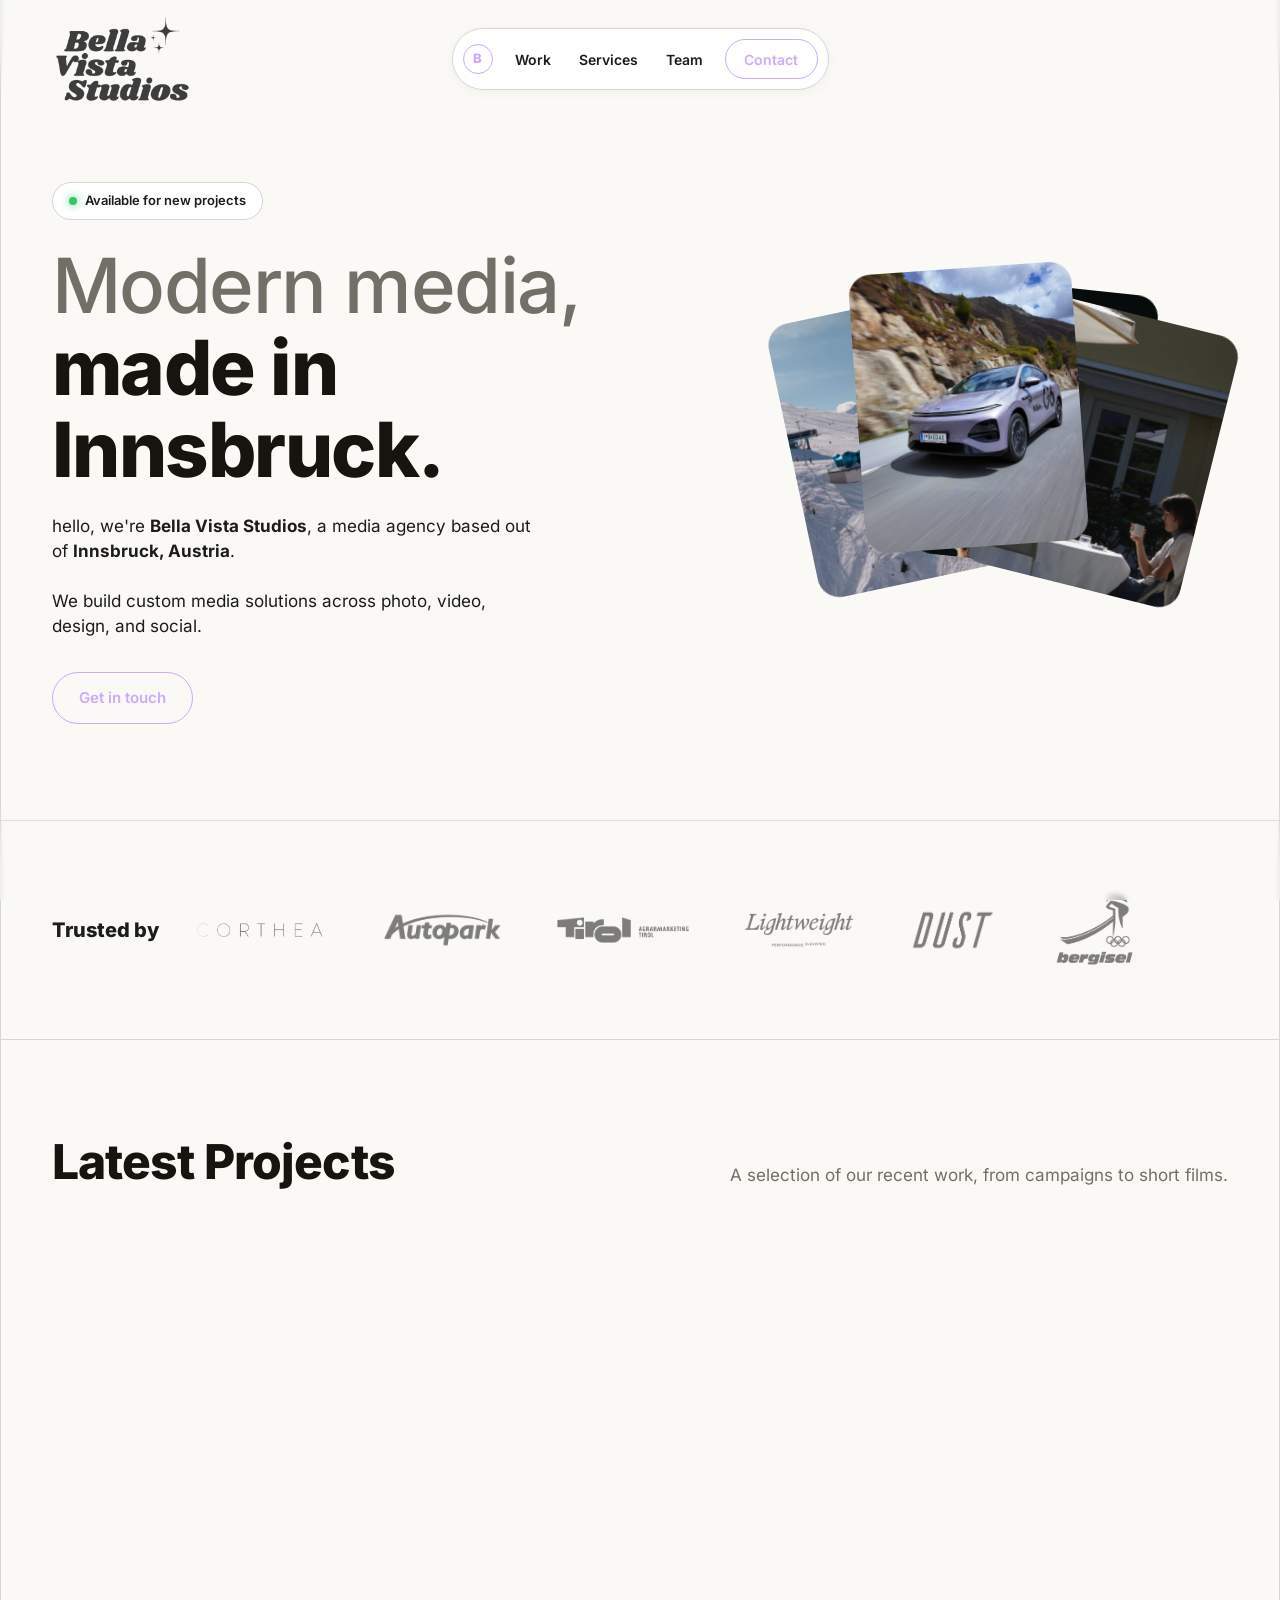
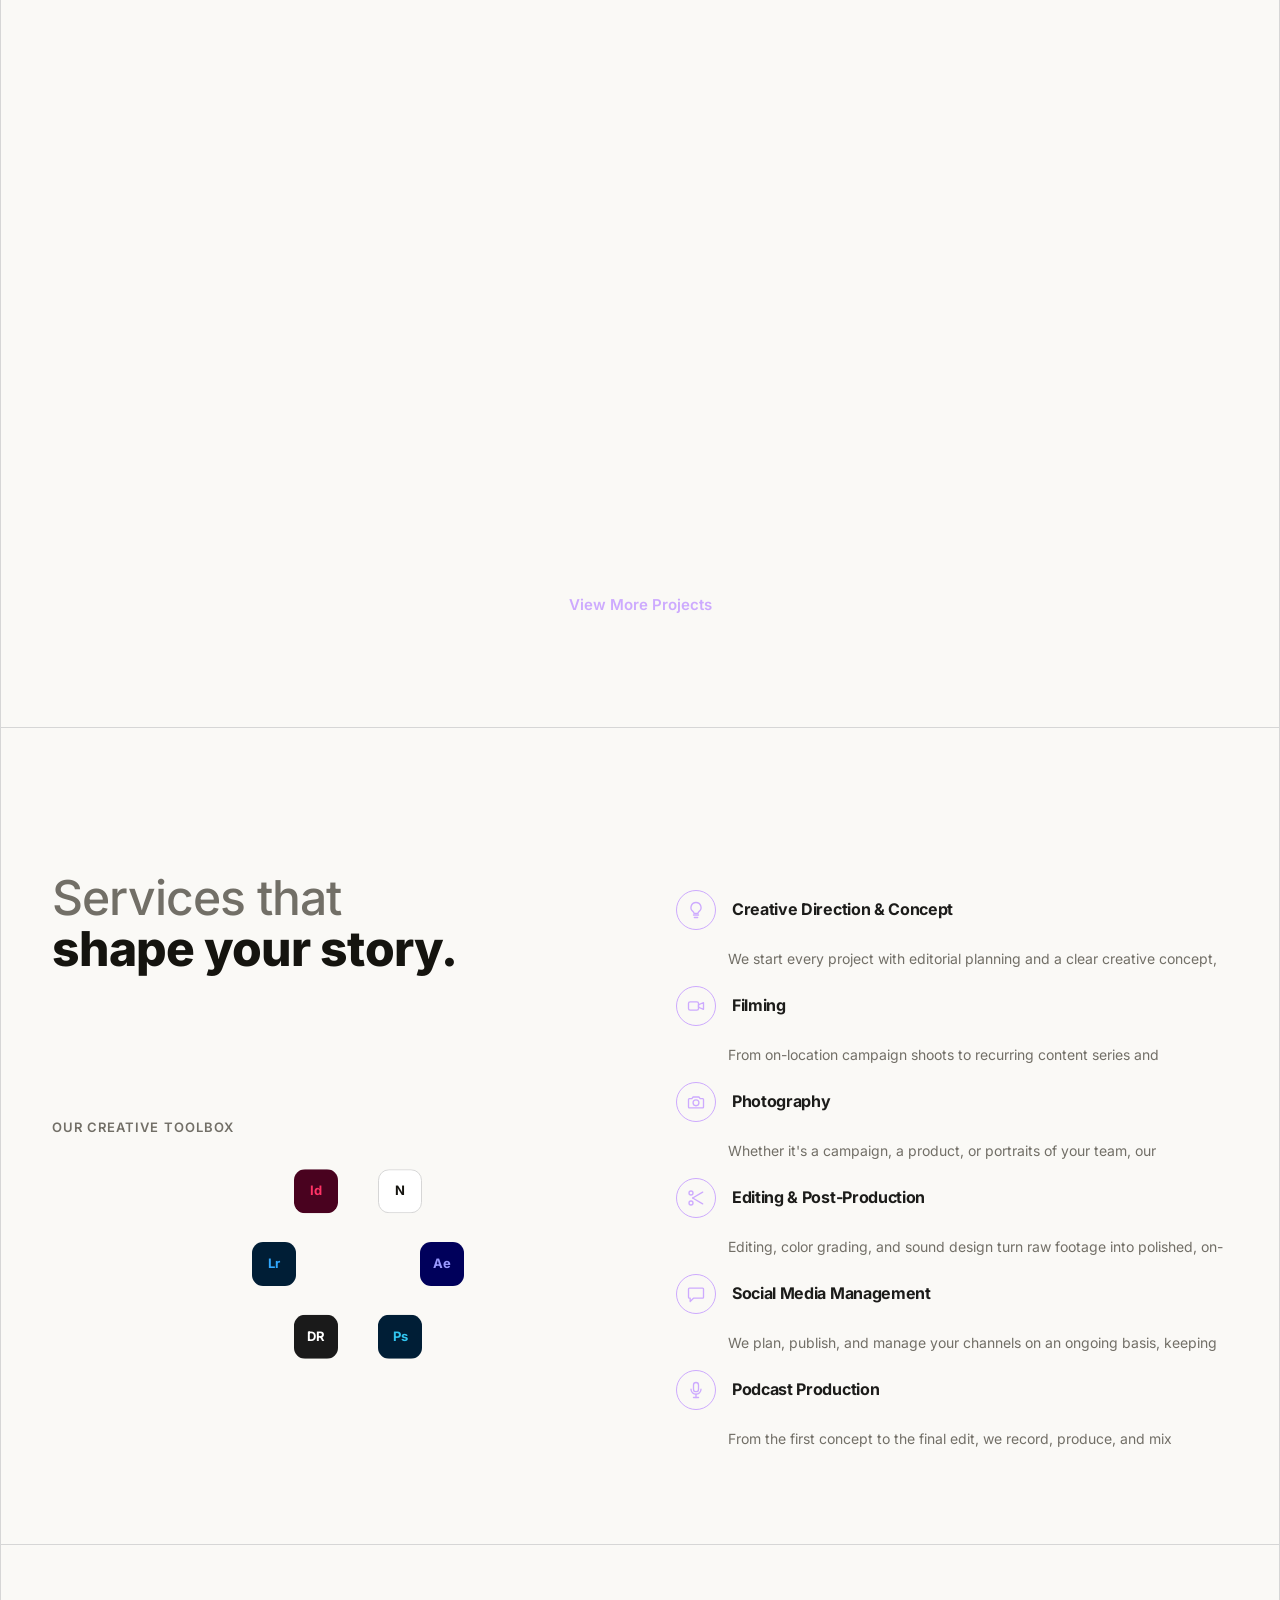
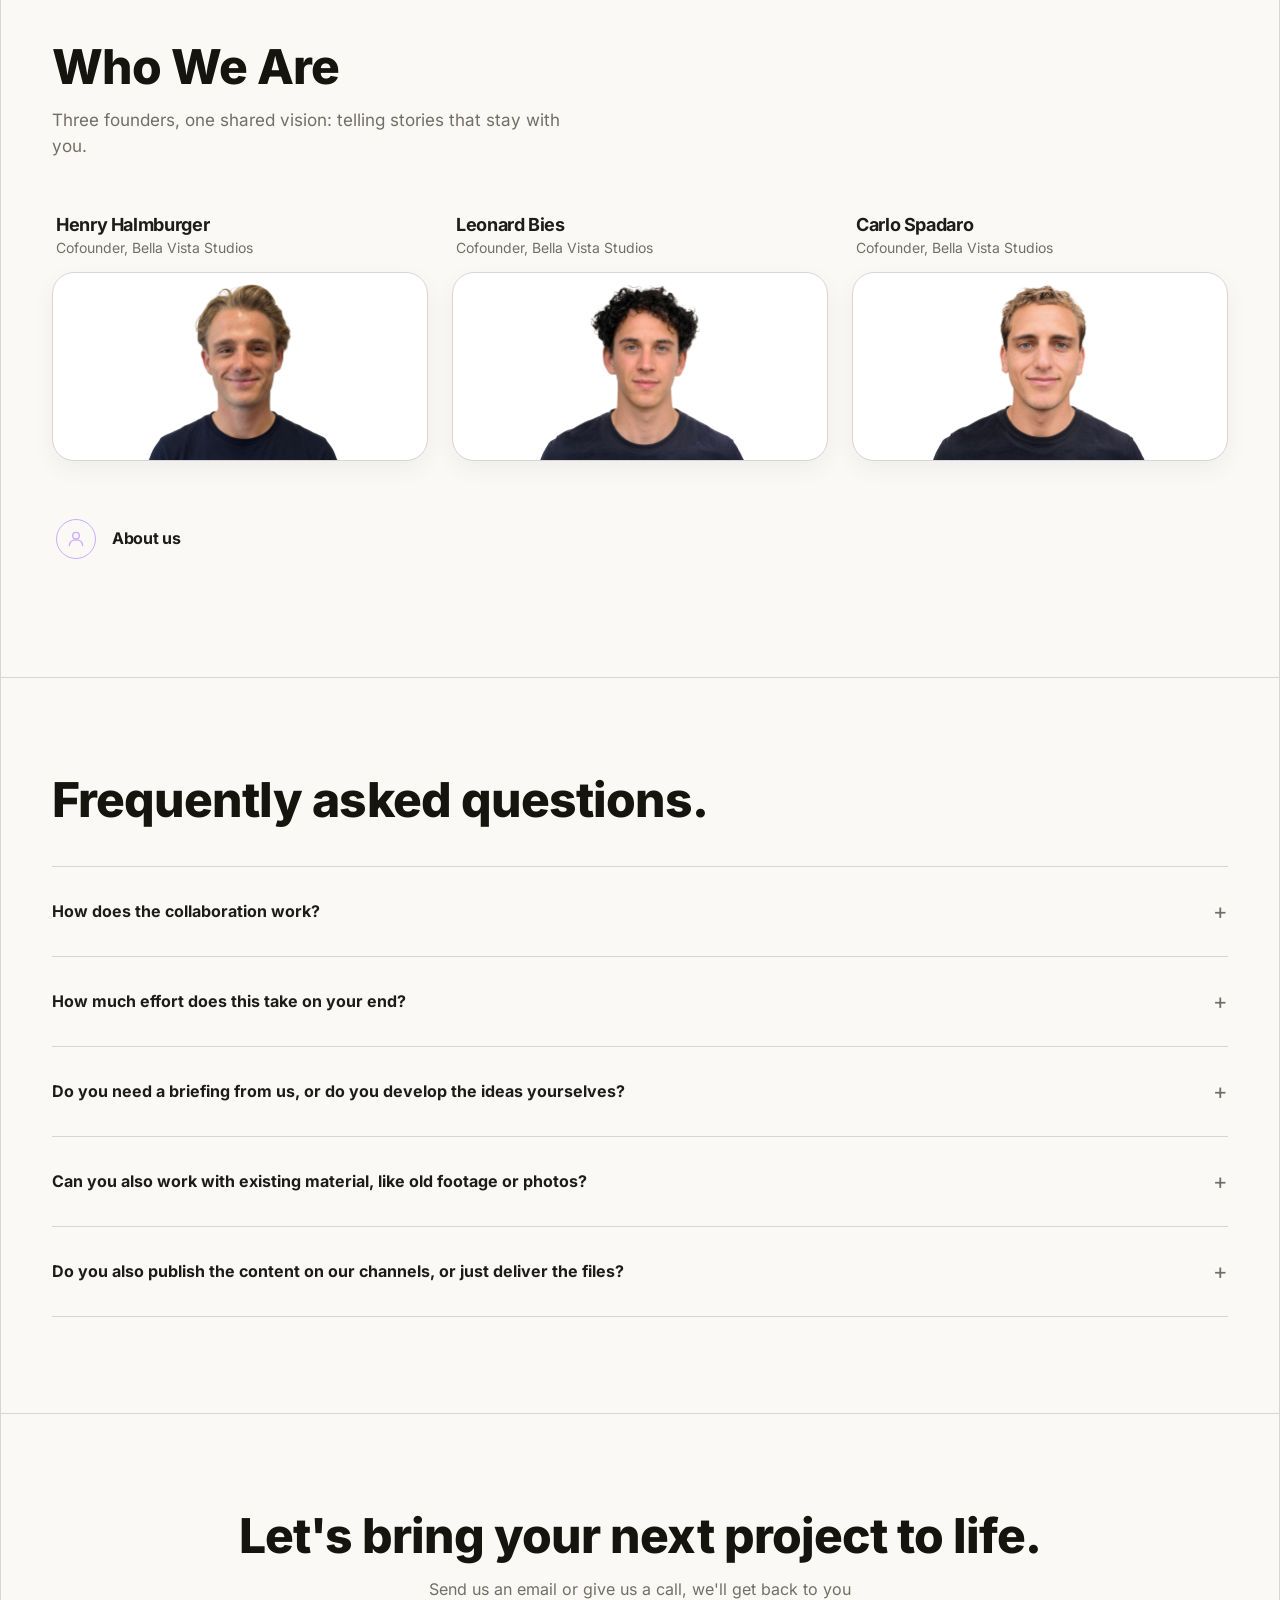
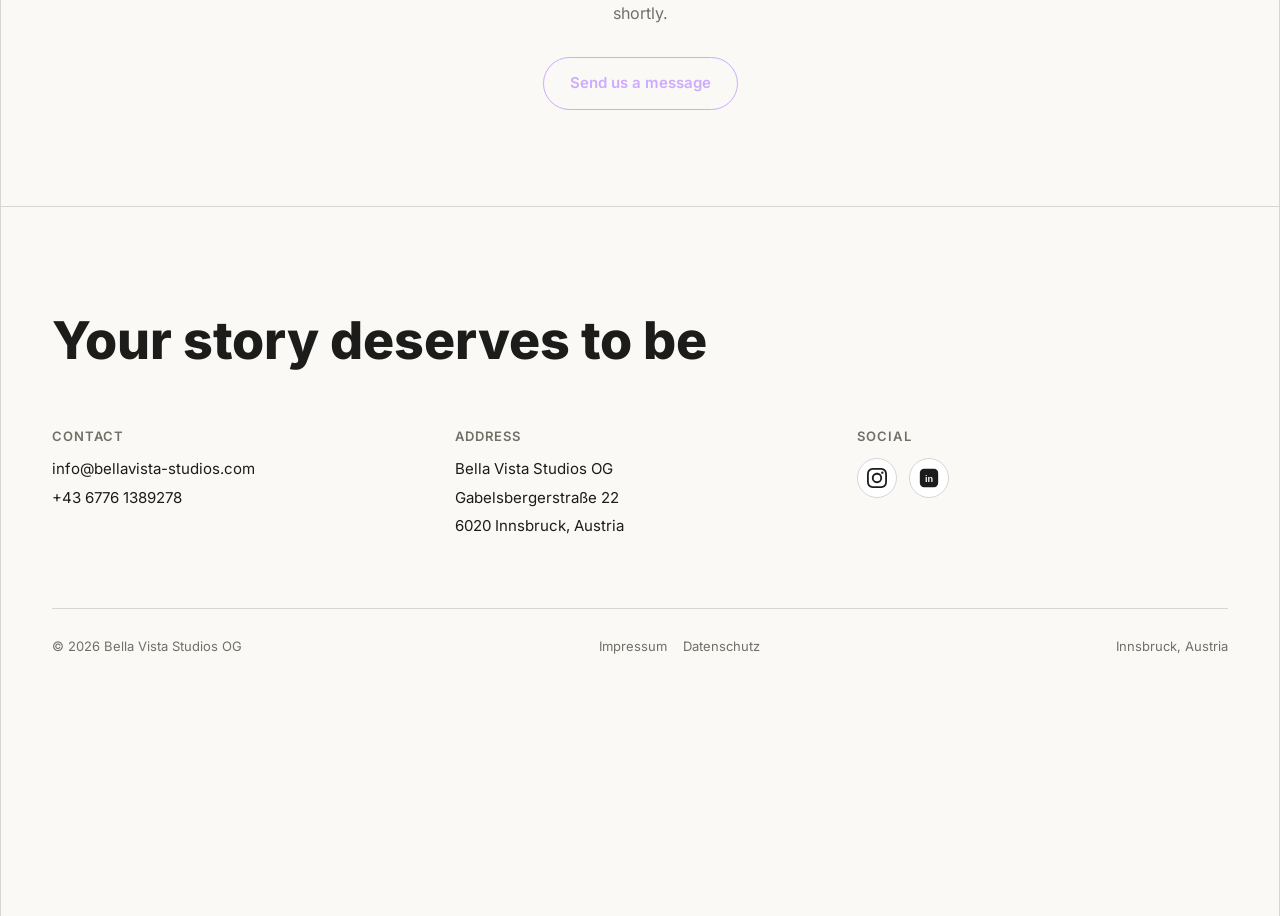
==== commit 5effa057: "Update_06" ====
--- a/index.html
+++ b/index.html
@@ -21,7 +21,7 @@
 <meta name="twitter:description" content="Bella Vista Studios (BVS) is a creative agency from Innsbruck working on photo, video, and design projects.">
 <meta name="twitter:image" content="https://bellavista-studios.com/assets/img/logo.png">
 
-<link rel="stylesheet" href="assets/css/style.css?v=57">
+<link rel="stylesheet" href="assets/css/style.css?v=59">
 
 <!-- Strukturierte Daten (schema.org/JSON-LD) für Suchmaschinen. ProfessionalService
      statt generischem "Organization", weil wir über die echte Adresse auch für die
@@ -151,10 +151,13 @@
        (gleiches hidden-Muster wie #team-modal in index.html). -->
   <div class="nav-mobile-panel" id="nav-mobile-panel" hidden>
     <button class="nav-mobile-close" type="button" data-nav-mobile-close aria-label="Menü schließen">✕</button>
-    <a href="projekte.html">Work</a>
-    <a href="index.html#leistungen">Services</a>
-    <a href="index.html#team">Team</a>
-    <a class="nav-mobile-cta" href="index.html#kontakt">Contact</a>
+    <div class="nav-mobile-card">
+      <a class="nav-mobile-brand" href="index.html">BVS</a>
+      <a href="projekte.html">Work</a>
+      <a href="index.html#leistungen">Services</a>
+      <a href="index.html#team">Team</a>
+      <a class="nav-mobile-cta" href="index.html#kontakt">Contact</a>
+    </div>
   </div>
 
   <!-- Hero -->
@@ -188,7 +191,7 @@
   <!-- Trusted by -->
   <div class="section-divider">
     <div class="container trusted">
-      <span class="trusted-label">Trusted by:</span>
+      <span class="trusted-label">Trusted by</span>
       <div class="trusted-marquee">
         <div class="trusted-track">
           <img class="trusted-logo trusted-logo--corthea" src="assets/img/clients/corthea.png" alt="Corthea">
@@ -656,7 +659,7 @@
 <script src="assets/js/header-scroll.js?v=1" defer></script>
 <script src="assets/js/nav-mobile.js?v=1" defer></script>
 <script src="assets/js/logo-contrast.js?v=3" defer></script>
-<script src="assets/js/scroll-effects.js?v=11" defer></script>
+<script src="assets/js/scroll-effects.js?v=13" defer></script>
 <script src="assets/js/team-modal.js?v=1" defer></script>
 <script src="assets/js/services-accordion.js?v=1" defer></script>
 <script src="assets/js/about-accordion.js?v=1" defer></script>
--- a/assets/css/style.css
+++ b/assets/css/style.css
@@ -597,36 +597,59 @@
   inset: 0;
   z-index: 300;
   display: flex;
+  align-items: center;
+  justify-content: center;
+  /* Kein Hintergrund/Blur mehr auf voller Bildschirmfläche — das übernimmt
+     jetzt ausschließlich .nav-mobile-card (siehe dort), der Rest der Seite
+     bleibt komplett scharf sichtbar. */
+  background: transparent;
+}
+
+.nav-mobile-panel[hidden] { display: none; }
+
+/* Abgerundete Karte um alle Navigationsziele herum, statt den ganzen
+   Bildschirm zu verschwimmen — deutlich schwächerer Blur (6px statt 24px)
+   und nur dort, wo tatsächlich Text steht. */
+.nav-mobile-card {
+  display: flex;
   flex-direction: column;
   align-items: center;
-  justify-content: center;
   gap: 32px;
-  background: rgba(21, 20, 15, 0.94);
-  backdrop-filter: blur(8px);
-  -webkit-backdrop-filter: blur(8px);
-}
-
-.nav-mobile-panel[hidden] { display: none; }
-
-.nav-mobile-panel a {
-  font-size: 24px;
+  padding: 48px 64px;
+  border-radius: var(--radius-lg);
+  background: rgba(250, 249, 246, 0.55);
+  backdrop-filter: blur(6px);
+  -webkit-backdrop-filter: blur(6px);
+  border: 1px solid rgba(205, 170, 254, 0.3);
+  box-shadow: 0 20px 50px rgba(20, 19, 15, 0.1);
+}
+
+/* BVS-Reiter jetzt regulärer erster Punkt im selben Flex-Stapel wie die
+   übrigen Links (gleicher "gap" wie Work/Services/Team/Contact) — nur die
+   Typografie bleibt dezenter, als reine Marken-Kennung statt gleichwertigem
+   Menüpunkt. */
+.nav-mobile-brand {
+  font-size: 15px;
+  font-weight: 800;
+  letter-spacing: 0.08em;
+  text-transform: uppercase;
+  color: var(--accent);
+}
+
+/* Alle Navigationsziele (Work/Services/Team/Contact) einheitlich als reiner
+   Text in Akzent-Pink, ohne Button-Rahmen/-Hintergrund. */
+.nav-mobile-card a {
+  font-size: 22px;
   font-weight: 700;
-  color: var(--white);
-}
-
-.nav-mobile-panel a:hover { color: var(--accent); }
-
-/* Höhere Spezifität nötig (Klasse+Element ".nav-mobile-panel a" oben wiegt
-   sonst schwerer als die einzelne Klasse ".nav-mobile-cta" und würde Farbe/
-   Schriftgröße hier überschreiben, unabhängig von der Reihenfolge im
-   Stylesheet). */
-.nav-mobile-panel .nav-mobile-cta {
-  margin-top: 8px;
-  border: 1.5px solid var(--accent);
   color: var(--accent);
-  padding: 12px 28px;
-  border-radius: var(--radius-full);
-  font-size: 16px;
+}
+
+.nav-mobile-card a:hover { color: var(--black); }
+
+/* Contact steht wie die übrigen Links als reiner Text da (keine Pille/kein
+   Rahmen mehr), einfach der letzte Punkt im selben Stapel. */
+.nav-mobile-card .nav-mobile-cta {
+  font-size: 22px;
 }
 
 .nav-mobile-close {
@@ -635,19 +658,22 @@
   right: 24px;
   width: 40px;
   height: 40px;
-  border: none;
+  border: 1.5px solid var(--accent);
   border-radius: 50%;
-  background: rgba(255, 255, 255, 0.14);
-  color: var(--white);
+  background: transparent;
+  color: var(--accent);
   font-size: 15px;
   cursor: pointer;
   display: flex;
   align-items: center;
   justify-content: center;
-  transition: background 0.2s ease;
-}
-
-.nav-mobile-close:hover { background: rgba(255, 255, 255, 0.26); }
+  transition: background 0.2s ease, transform 0.2s ease;
+}
+
+.nav-mobile-close:hover {
+  background: rgba(205, 170, 254, 0.16);
+  transform: scale(1.06);
+}
 
 /* ---- Hero ---- */
 .hero {
@@ -2011,6 +2037,20 @@
      zurückgesetzt, damit "margin: auto" ihn tatsächlich zentriert. */
   .toolbox-orbit-wrap { left: 0; }
 
+  /* Trusted-by auf Mobile: schmalere, kompaktere Leiste (weniger vertikales
+     Padding) mit kleineren Logos und engerem Abstand, damit immer 3-4 Marken
+     gleichzeitig im Bild stehen statt nur 1-2 übergroßer Logos. Kürzere
+     Animationsdauer lässt sie spürbar schneller durchlaufen. */
+  .trusted { padding-top: 20px; padding-bottom: 20px; gap: 16px; }
+  .trusted-track { gap: 24px; animation-duration: 12s; }
+  .trusted-logo { height: 21px; max-width: 100px; }
+  .trusted-logo--bergisel { height: 47px; max-width: 124px; }
+  .trusted-logo--corthea { height: 16px; }
+  .trusted-logo--agrar-tirol { height: 16px; }
+  .trusted-logo--autopark { height: 26px; }
+  .trusted-logo--polestar { height: 86px; max-width: 160px; }
+  .trusted-logo--dust { height: 27px; }
+
   /* Ab hier (≤860px) whitespace:normal statt nowrap: der Satz ist bei
      white-space:nowrap sonst in der ganzen Lücke zwischen 560 und 860px
      (z.B. Handys im Querformat, kleine Tablets) breiter als der Viewport
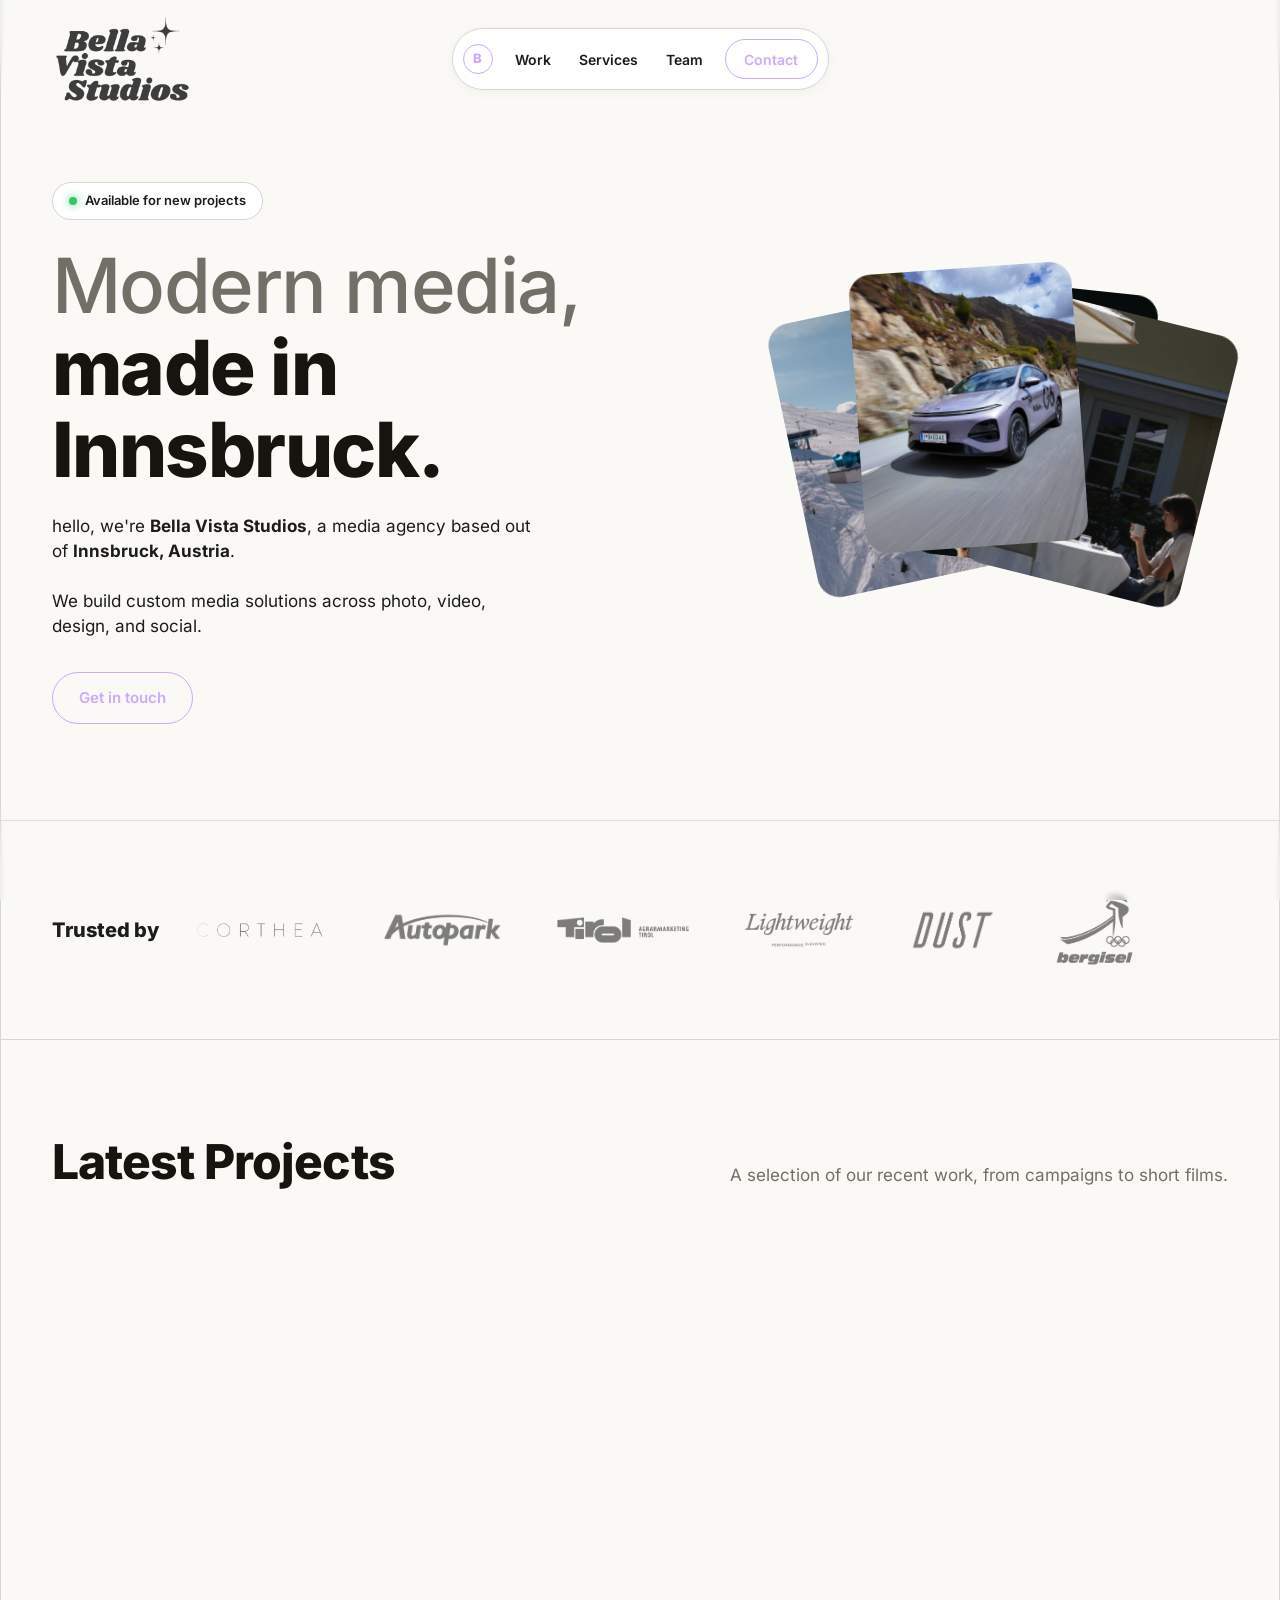
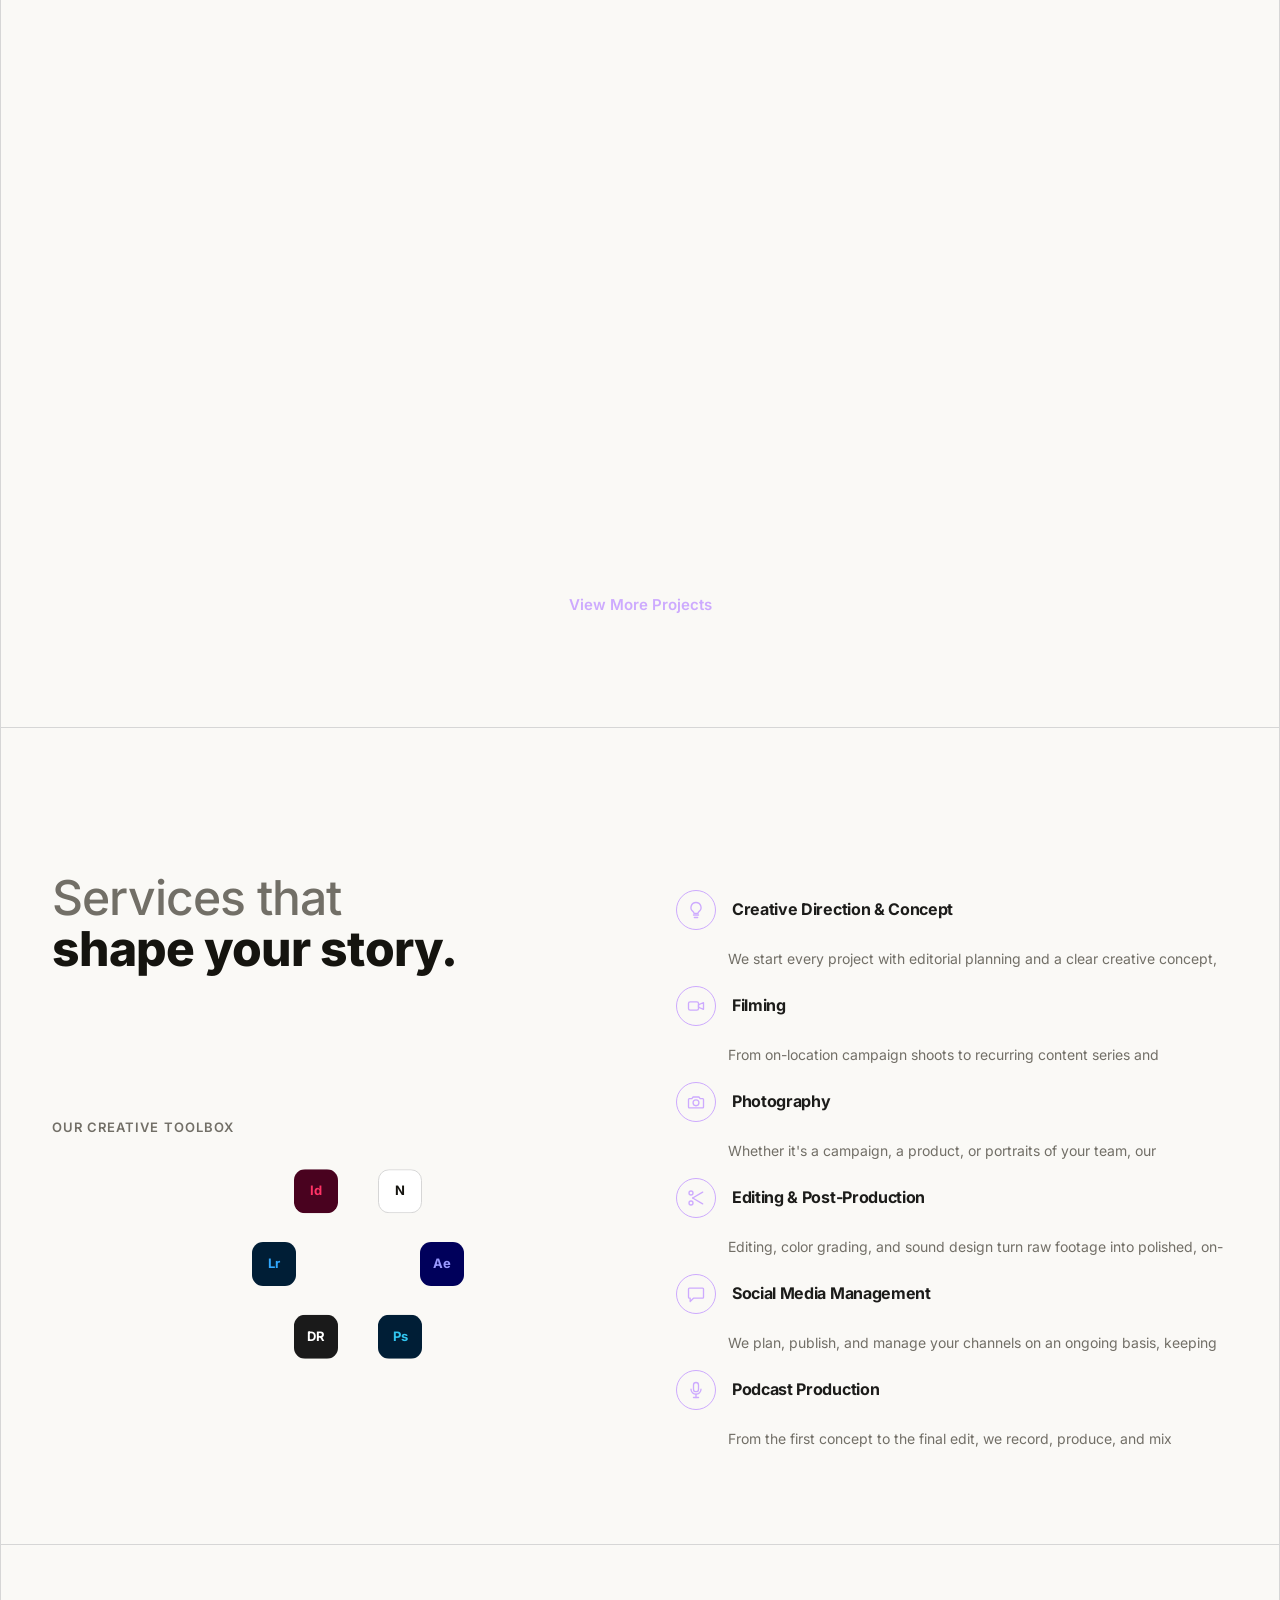
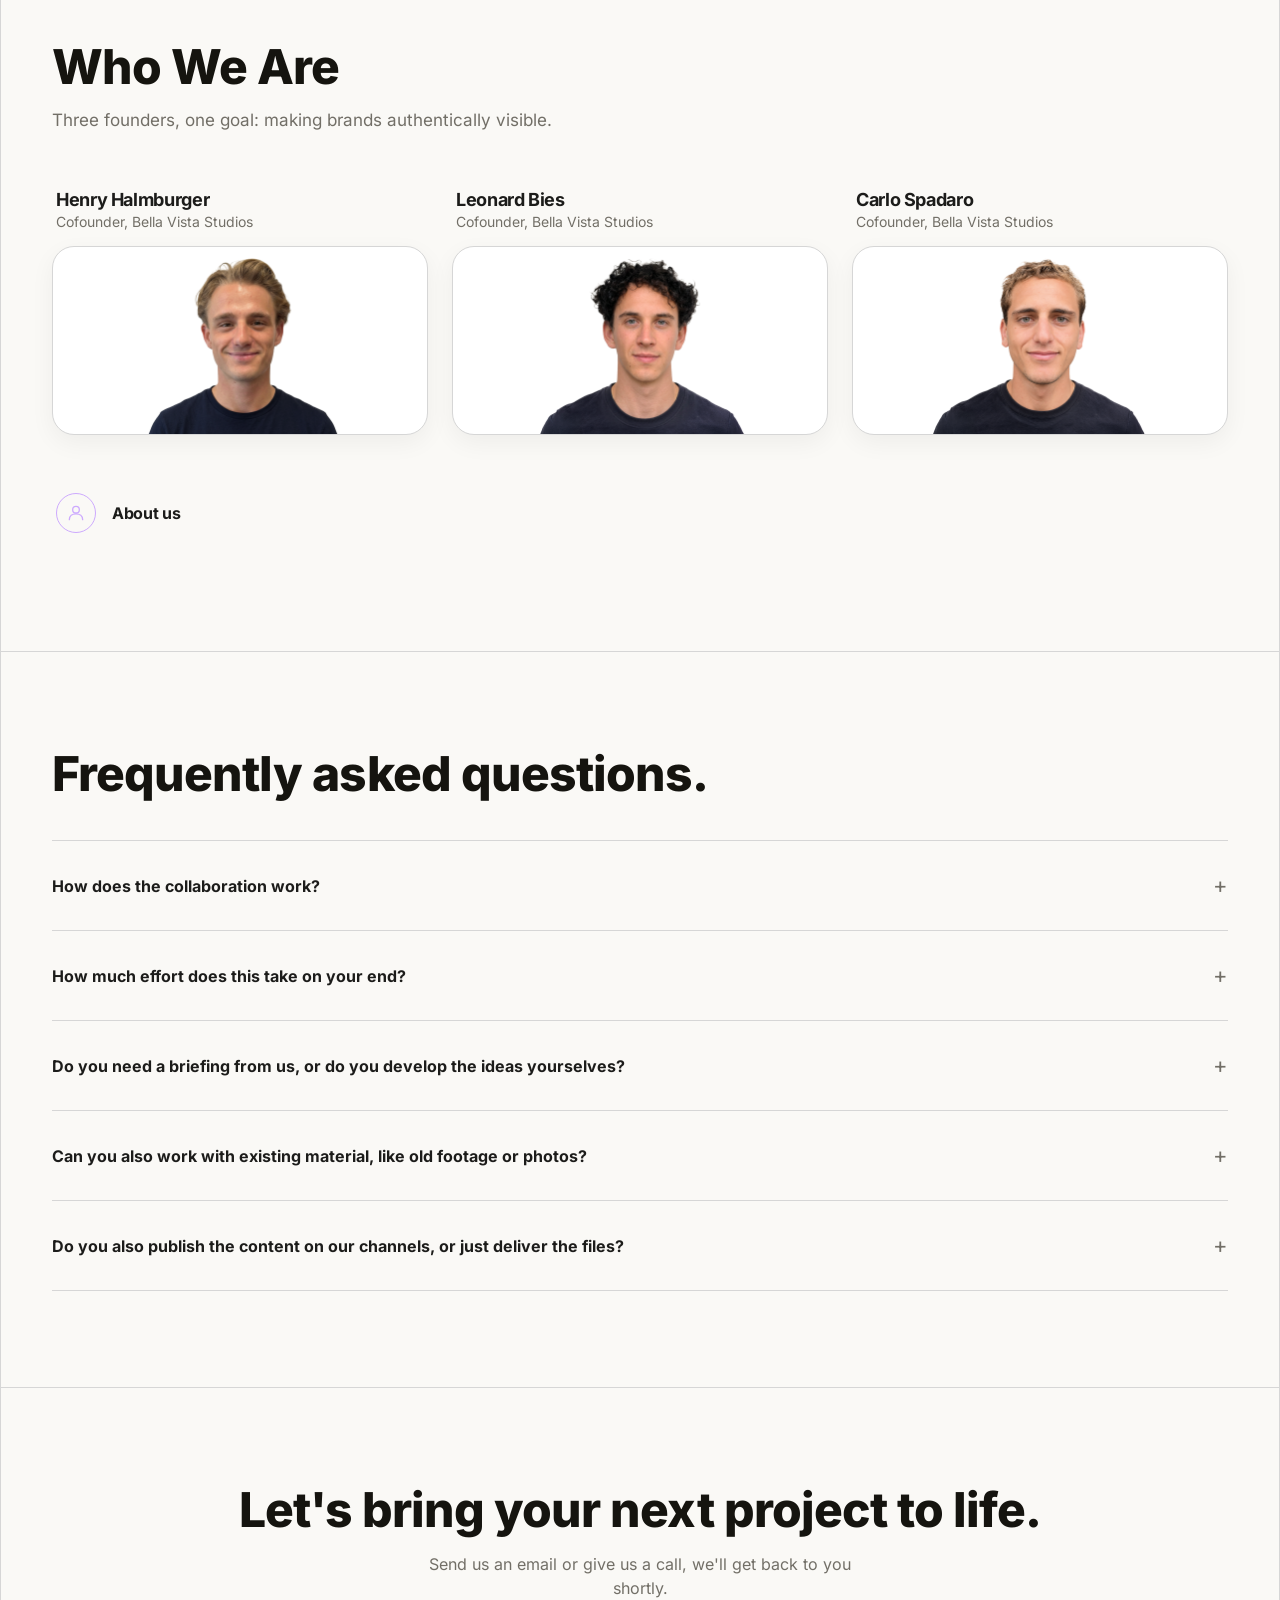
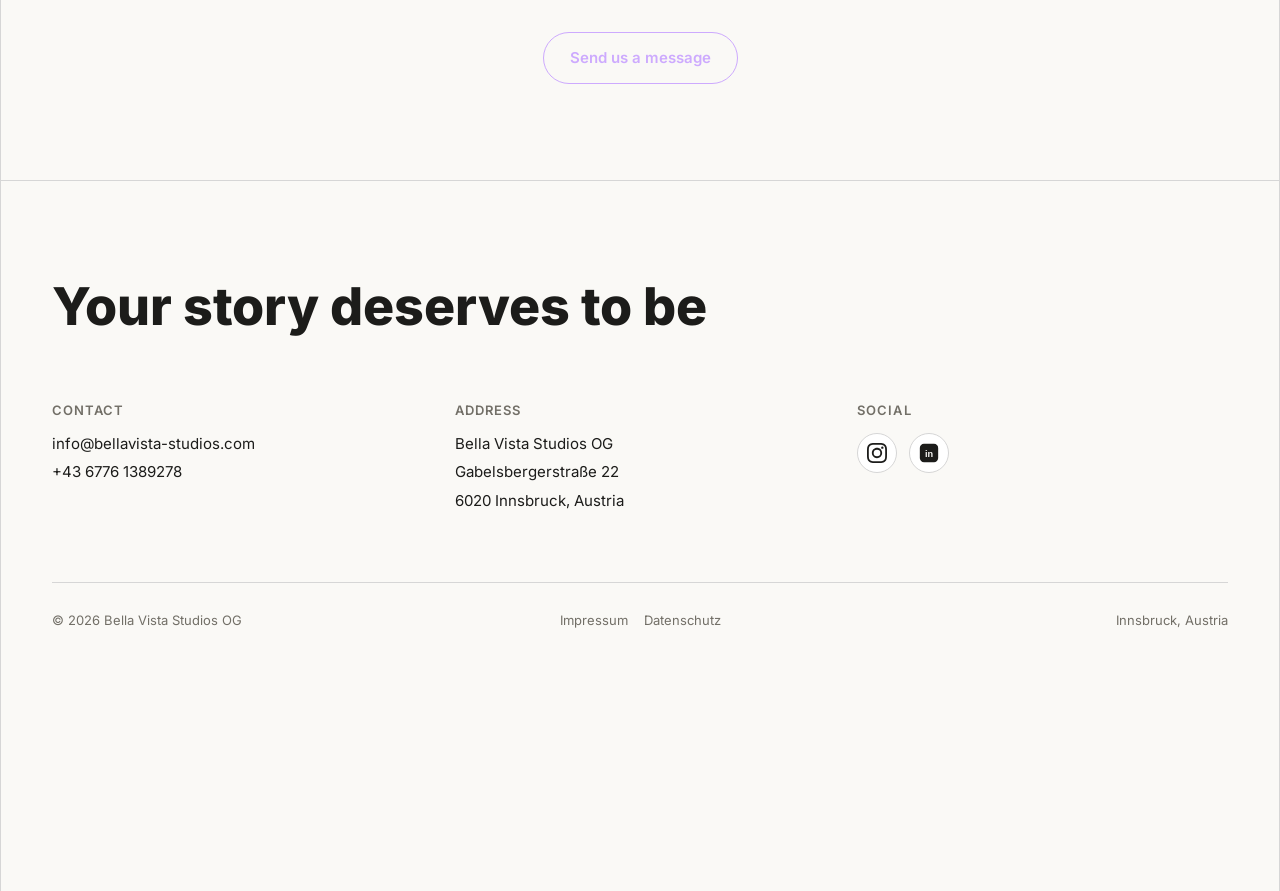
==== commit c63a888b: "Update_10" ====
--- a/index.html
+++ b/index.html
@@ -21,7 +21,7 @@
 <meta name="twitter:description" content="Bella Vista Studios (BVS) is a creative agency from Innsbruck working on photo, video, and design projects.">
 <meta name="twitter:image" content="https://bellavista-studios.com/assets/img/logo.png">
 
-<link rel="stylesheet" href="assets/css/style.css?v=59">
+<link rel="stylesheet" href="assets/css/style.css?v=62">
 
 <!-- Strukturierte Daten (schema.org/JSON-LD) für Suchmaschinen. ProfessionalService
      statt generischem "Organization", weil wir über die echte Adresse auch für die
@@ -150,7 +150,6 @@
   <!-- Mobiles Menü: Vollbild-Overlay, wird per assets/js/nav-mobile.js ein-/ausgeblendet
        (gleiches hidden-Muster wie #team-modal in index.html). -->
   <div class="nav-mobile-panel" id="nav-mobile-panel" hidden>
-    <button class="nav-mobile-close" type="button" data-nav-mobile-close aria-label="Menü schließen">✕</button>
     <div class="nav-mobile-card">
       <a class="nav-mobile-brand" href="index.html">BVS</a>
       <a href="projekte.html">Work</a>
@@ -446,7 +445,7 @@
   <div class="section-divider">
     <section class="container" id="team">
       <h2 class="section-heading"><span class="strong">Who We Are</span></h2>
-      <p class="section-lede">Three founders, one shared vision: telling stories that stay with you.</p>
+      <p class="section-lede">Three founders, one goal: making brands authentically visible.</p>
 
       <div class="team-grid">
         <div class="team-col">
@@ -657,9 +656,9 @@
 </div>
 
 <script src="assets/js/header-scroll.js?v=1" defer></script>
-<script src="assets/js/nav-mobile.js?v=1" defer></script>
+<script src="assets/js/nav-mobile.js?v=3" defer></script>
 <script src="assets/js/logo-contrast.js?v=3" defer></script>
-<script src="assets/js/scroll-effects.js?v=13" defer></script>
+<script src="assets/js/scroll-effects.js?v=16" defer></script>
 <script src="assets/js/team-modal.js?v=1" defer></script>
 <script src="assets/js/services-accordion.js?v=1" defer></script>
 <script src="assets/js/about-accordion.js?v=1" defer></script>
--- a/assets/css/style.css
+++ b/assets/css/style.css
@@ -535,17 +535,24 @@
 
 /* ---- Mobiles Menü ----
    Hamburger-Button + Vollbild-Overlay (siehe .nav-mobile-panel), Logik in
-   assets/js/nav-mobile.js. Button ist Geschwister von .logo-mark/.nav-pill
-   innerhalb von .site-header und wie das Logo per position:absolute
-   platziert — dieselbe rechte Kante wie .logo-mark links (32px, an
-   .container-Padding ausgerichtet), sonst nur ab 860px sichtbar. */
+   assets/js/nav-mobile.js. position:fixed statt absolute (bewusst, auch
+   wenn der Button optisch im Header sitzt): so hängt seine Position an
+   nichts als dem Viewport selbst und bleibt beim Öffnen/Schließen exakt an
+   derselben Stelle stehen, unabhängig von .site-headers eigenem
+   Stacking-Context/Sticky-Verhalten — ein früherer Versuch, stattdessen nur
+   den z-index von .site-header über .nav-mobile-panel zu heben, war
+   fehleranfällig (Button blieb je nach Stacking-Kontext trotzdem
+   verdeckt/versetzt). z-index 310 liegt bewusst über .nav-mobile-panel
+   (300), der Button bleibt dadurch auch bei geöffnetem Menü sichtbar UND
+   klickbar an derselben Position. Rechte Kante bündig mit .logo-mark links
+   (32px, an .container-Padding ausgerichtet), sonst nur ab 860px sichtbar. */
 .nav-mobile-toggle {
   display: none;
-  position: absolute;
+  position: fixed;
   right: 32px;
-  top: 50%;
+  top: 48px;
   transform: translateY(-50%);
-  z-index: 2;
+  z-index: 310;
   width: 40px;
   height: 40px;
   /* flex-direction:column nicht vergessen: die 3 Striche unten sind eigene
@@ -587,92 +594,52 @@
 .nav-mobile-toggle.is-open span:nth-child(2) { opacity: 0; }
 .nav-mobile-toggle.is-open span:nth-child(3) { transform: translateY(-5.5px) rotate(-45deg); }
 
-/* Vollbild-Overlay statt Dropdown: bei nur 3 Links + Contact lohnt sich kein
-   schmales Aufklapp-Menü unter der Pille, ein ruhiger, zentrierter
-   Vollbildschirm mit großen Tap-Zielen passt besser zum sonst reduzierten,
-   ruhigen Look der Seite. Gleiches hidden-Muster wie #team-modal (siehe
-   dort) statt einer eigenen Sichtbarkeits-Logik. */
+/* Ganzflächiges Overlay mit Blur statt deckender Fläche: Hero bleibt schemenhaft
+   sichtbar, Panel wirkt wie Glas statt wie ein zweiter, eigenständiger Screen.
+   Fallback-Farbe (kein @supports nötig) ist ein transparenteres --bg für
+   Browser ohne backdrop-filter-Support. Gleiches hidden-Muster wie
+   #team-modal (siehe dort) statt einer eigenen Sichtbarkeits-Logik. */
 .nav-mobile-panel {
   position: fixed;
   inset: 0;
   z-index: 300;
   display: flex;
   align-items: center;
-  justify-content: center;
-  /* Kein Hintergrund/Blur mehr auf voller Bildschirmfläche — das übernimmt
-     jetzt ausschließlich .nav-mobile-card (siehe dort), der Rest der Seite
-     bleibt komplett scharf sichtbar. */
-  background: transparent;
+  background: rgba(250, 249, 246, 0.72);
+  backdrop-filter: blur(16px);
+  -webkit-backdrop-filter: blur(16px);
 }
 
 .nav-mobile-panel[hidden] { display: none; }
 
-/* Abgerundete Karte um alle Navigationsziele herum, statt den ganzen
-   Bildschirm zu verschwimmen — deutlich schwächerer Blur (6px statt 24px)
-   und nur dort, wo tatsächlich Text steht. */
+/* Alle 5 Punkte (BVS + Work/Services/Team/Contact) linksbündig
+   untereinander, exakt gleiche Typografie — keine Sonderrolle mehr für BVS
+   oder Contact. Der linke Abstand entspricht .logo-mark (32px), damit die
+   Spalte optisch mit dem Rest des Seitenrasters fluchtet. */
 .nav-mobile-card {
   display: flex;
   flex-direction: column;
-  align-items: center;
-  gap: 32px;
-  padding: 48px 64px;
-  border-radius: var(--radius-lg);
-  background: rgba(250, 249, 246, 0.55);
-  backdrop-filter: blur(6px);
-  -webkit-backdrop-filter: blur(6px);
-  border: 1px solid rgba(205, 170, 254, 0.3);
-  box-shadow: 0 20px 50px rgba(20, 19, 15, 0.1);
-}
-
-/* BVS-Reiter jetzt regulärer erster Punkt im selben Flex-Stapel wie die
-   übrigen Links (gleicher "gap" wie Work/Services/Team/Contact) — nur die
-   Typografie bleibt dezenter, als reine Marken-Kennung statt gleichwertigem
-   Menüpunkt. */
-.nav-mobile-brand {
-  font-size: 15px;
-  font-weight: 800;
-  letter-spacing: 0.08em;
-  text-transform: uppercase;
+  align-items: flex-start;
+  gap: 28px;
+  padding-left: 32px;
+}
+
+/* BVS ist im Markup ebenfalls ein <a> (siehe index.html) — eine einzige
+   Regel für alle 5 Wörter statt getrennter Klassen-Sonderfälle. Schwarz in
+   Ruhe, erst beim tatsächlichen Antippen (:active) wechselt GENAU das
+   berührte Wort auf Akzent-Pink — kein Hover-Umfärben mehr, das auf einem
+   Touchscreen ohnehin nie greift. -webkit-tap-highlight-color entfernt
+   Safaris grauen Standard-Tap-Schleier, der sonst über die eigene
+   :active-Färbung gelegt würde. */
+.nav-mobile-card a {
+  font-size: 26px;
+  font-weight: 700;
+  color: var(--black);
+  -webkit-tap-highlight-color: transparent;
+}
+
+.nav-mobile-card a:active {
   color: var(--accent);
-}
-
-/* Alle Navigationsziele (Work/Services/Team/Contact) einheitlich als reiner
-   Text in Akzent-Pink, ohne Button-Rahmen/-Hintergrund. */
-.nav-mobile-card a {
-  font-size: 22px;
-  font-weight: 700;
-  color: var(--accent);
-}
-
-.nav-mobile-card a:hover { color: var(--black); }
-
-/* Contact steht wie die übrigen Links als reiner Text da (keine Pille/kein
-   Rahmen mehr), einfach der letzte Punkt im selben Stapel. */
-.nav-mobile-card .nav-mobile-cta {
-  font-size: 22px;
-}
-
-.nav-mobile-close {
-  position: absolute;
-  top: 24px;
-  right: 24px;
-  width: 40px;
-  height: 40px;
-  border: 1.5px solid var(--accent);
-  border-radius: 50%;
-  background: transparent;
-  color: var(--accent);
-  font-size: 15px;
-  cursor: pointer;
-  display: flex;
-  align-items: center;
-  justify-content: center;
-  transition: background 0.2s ease, transform 0.2s ease;
-}
-
-.nav-mobile-close:hover {
-  background: rgba(205, 170, 254, 0.16);
-  transform: scale(1.06);
 }
 
 /* ---- Hero ---- */
@@ -1641,25 +1608,34 @@
    mask-image-Verlaufsmaske nur die äußersten Ränder der Box weich aus — das
    Wort selbst bleibt komplett sichtbar, nur der Übergang wirkt weich statt
    hart gekappt. */
+/* Vorher (inline-flex + top:50%/translateY(-50%)) hat das Wort geometrisch
+   MITTIG in der 1.3em-Box zentriert statt an der GRUNDLINIE ausgerichtet —
+   die Textgrundlinie eines Worts sitzt aber nicht auf halber Höhe seiner
+   Zeilenbox, sondern deutlich tiefer (Platz für Unterlängen oben). Dadurch
+   stand "visualized." sichtbar tiefer/höher als "deserves to be" davor.
+   inline-grid mit align-items:baseline lässt den Browser die drei
+   übereinanderliegenden Wörter (siehe grid-area unten, alle im selben
+   Grid-Feld) korrekt an ihrer eigenen Schriftgrundlinie ausrichten, exakt
+   wie normaler Fließtext — kein manuelles Pixel-Raten mehr nötig.
+   vertical-align:baseline hängt diese Grundlinie dann an die des
+   umgebenden Satzes. */
 .word-swipe {
   position: relative;
-  display: inline-flex;
-  align-items: center;
-  justify-content: flex-start;
+  display: inline-grid;
+  align-items: baseline;
+  justify-items: start;
   width: 5.3em;
   height: 1.3em;
   overflow: hidden;
-  vertical-align: bottom;
+  vertical-align: baseline;
   mask-image: linear-gradient(to bottom, transparent 0%, black 12%, black 88%, transparent 100%);
   -webkit-mask-image: linear-gradient(to bottom, transparent 0%, black 12%, black 88%, transparent 100%);
 }
 
 .word-swipe-item {
-  position: absolute;
-  left: 0;
-  top: 50%;
+  grid-area: 1 / 1;
   opacity: 0;
-  transform: translateY(calc(-50% + 14px));
+  transform: translateY(14px);
   filter: blur(6px);
   animation: word-swipe-cycle 6s infinite;
 }
@@ -1667,12 +1643,15 @@
 .word-swipe-item:nth-child(2) { animation-delay: 2s; }
 .word-swipe-item:nth-child(3) { animation-delay: 4s; }
 
+/* translateY bewegt sich jetzt relativ zur (bereits korrekten) Grundlinien-
+   Position statt relativ zu einem manuell zentrierten Nullpunkt — sonst
+   identisches Timing/Unschärfe wie vorher. */
 @keyframes word-swipe-cycle {
-  0%   { opacity: 0;   transform: translateY(calc(-50% + 14px)); filter: blur(6px); }
-  4%   { opacity: 0.6; transform: translateY(-50%);              filter: blur(0); }
-  29%  { opacity: 0.6; transform: translateY(-50%);              filter: blur(0); }
-  33%  { opacity: 0;   transform: translateY(calc(-50% - 14px)); filter: blur(6px); }
-  100% { opacity: 0;   transform: translateY(calc(-50% - 14px)); filter: blur(6px); }
+  0%   { opacity: 0;   transform: translateY(14px);  filter: blur(6px); }
+  4%   { opacity: 0.6; transform: translateY(0);      filter: blur(0); }
+  29%  { opacity: 0.6; transform: translateY(0);      filter: blur(0); }
+  33%  { opacity: 0;   transform: translateY(-14px);  filter: blur(6px); }
+  100% { opacity: 0;   transform: translateY(-14px);  filter: blur(6px); }
 }
 
 @media (prefers-reduced-motion: reduce) {
@@ -1730,6 +1709,21 @@
   color: var(--text-muted);
 }
 
+/* justify-content:space-between allein zentriert .footer-legal NICHT exakt
+   in der Mitte, sondern nur mit gleich GROSSEM Abstand zu beiden Seiten —
+   bei unterschiedlich breiten Außentexten (Copyright deutlich länger als
+   "Innsbruck, Austria") verschiebt das die Mitte spürbar. flex:1 auf beide
+   äußeren <span> lässt sie den kompletten übrigen Platz untereinander GLEICH
+   aufteilen, wodurch .footer-legal dazwischen zwangsläufig exakt mittig
+   landet, unabhängig von der Textlänge links/rechts. Nur Desktop — auf
+   Mobile (siehe Media Query unten) brechen die Elemente ohnehin in mehrere
+   Zeilen um, dort greift stattdessen die dortige Regel. */
+.footer-bottom > span:first-child,
+.footer-bottom > span:last-child {
+  flex: 1 0 0%;
+}
+.footer-bottom > span:last-child { text-align: right; }
+
 .footer-legal { display: flex; gap: 16px; }
 .footer-legal a:hover { color: var(--accent); }
 
@@ -1991,7 +1985,15 @@
   section { padding: 72px 0; }
 
   .hero-grid { grid-template-columns: 1fr; }
-  .hero-visual { height: 320px; margin-top: 24px; }
+
+  /* Der Fächer-Flug-Effekt (assets/js/scroll-effects.js) läuft bewusst nur
+     auf Desktop — auf Mobile nie zuverlässig flüssig zu bekommen, siehe
+     Kommentar dort. .hero-visual diente ausschließlich als unsichtbarer
+     Anker-Platz (.hero-slot) für diesen Effekt und hat auf Mobile ohne ihn
+     keine Funktion mehr, macht die Seite hier also nur unnötig lang. Die
+     4 Projekt-Karten bekommen stattdessen ganz normal den Scroll-Reveal
+     wie jede andere Karte auch (siehe scroll-reveal.js). */
+  .hero-visual { display: none; }
 
   .nav-links { display: none; }
 
@@ -2008,7 +2010,9 @@
   .nav-pill { display: none; }
 
   /* Ersatz für die versteckte .nav-pill: Hamburger-Button rechts, öffnet
-     .nav-mobile-panel (siehe dort). */
+     .nav-mobile-panel (siehe dort). position:fixed + eigener z-index (siehe
+     .nav-mobile-toggle) macht ein z-index-Override von .site-header selbst
+     überflüssig. */
   .nav-mobile-toggle { display: flex; }
 
   .projects-grid,
@@ -2020,6 +2024,28 @@
   .team-grid { grid-template-columns: 1fr; }
 
   .footer-grid { grid-template-columns: 1fr; gap: 28px; }
+
+  /* Nicht beabsichtigt: .footer-bottom hat 3 Kinder (Copyright,
+     .footer-legal, Innsbruck-Span). Passen auf schmalen Screens nicht mehr
+     alle drei in eine Zeile, bricht flex-wrap um — landet dann aber jedes
+     der 3 allein auf einer eigenen Zeile, und ein einzelnes Flex-Kind pro
+     Zeile hängt bei space-between links statt zentriert zu sein (nichts
+     davon war zentriert, "Datenschutz mittig" war reiner Zufall). Fix:
+     display:contents löst .footer-legal als Box auf, Impressum/Datenschutz
+     werden dadurch selbst zu direkten Kindern von .footer-bottom — Copyright
+     ist meist allein lang genug für eine eigene Zeile, Impressum/Datenschutz/
+     Innsbruck passen zusammen auf die nächste und space-between verteilt sie
+     dort gleichmäßig, Datenschutz landet als mittleres von drei Elementen
+     automatisch in der Mitte. Die Desktop-Regel (flex:1 auf Copyright/
+     Innsbruck, siehe dort) hier zurücksetzen — sonst zieht sich die
+     Innsbruck-Zeile über die volle Zeilenbreite und die 3 Wörter stehen
+     alle links geklumpt statt gleichmäßig verteilt. */
+  .footer-bottom > span:first-child,
+  .footer-bottom > span:last-child {
+    flex: initial;
+    text-align: left;
+  }
+  .footer-legal { display: contents; }
 
   /* Der Blur-Verlauf (.header-fade/.footer-fade, siehe dort) ist für den
      130px-Verlauf auf breiten Desktop-Viewports abgestimmt. Auf kleinen,
@@ -2036,6 +2062,13 @@
      schiebt genau dieser Wert den Kreis sichtbar aus der Mitte — hier
      zurückgesetzt, damit "margin: auto" ihn tatsächlich zentriert. */
   .toolbox-orbit-wrap { left: 0; }
+
+  /* .toolbox zentriert sich per flex:1 nur, wenn .services-intro noch Platz
+     zum Verteilen hat (Desktop: height:100% der Grid-Row, siehe dort). Im
+     einspaltigen Mobile-Layout hat die Spalte keine überschüssige Höhe mehr,
+     wodurch der Lede-Text ("...every phase.") und "OUR CREATIVE TOOLBOX"
+     ohne Abstand aneinanderkleben — hier fester Abstand statt Centering. */
+  .toolbox { margin-top: 40px; }
 
   /* Trusted-by auf Mobile: schmalere, kompaktere Leiste (weniger vertikales
      Padding) mit kleineren Logos und engerem Abstand, damit immer 3-4 Marken
